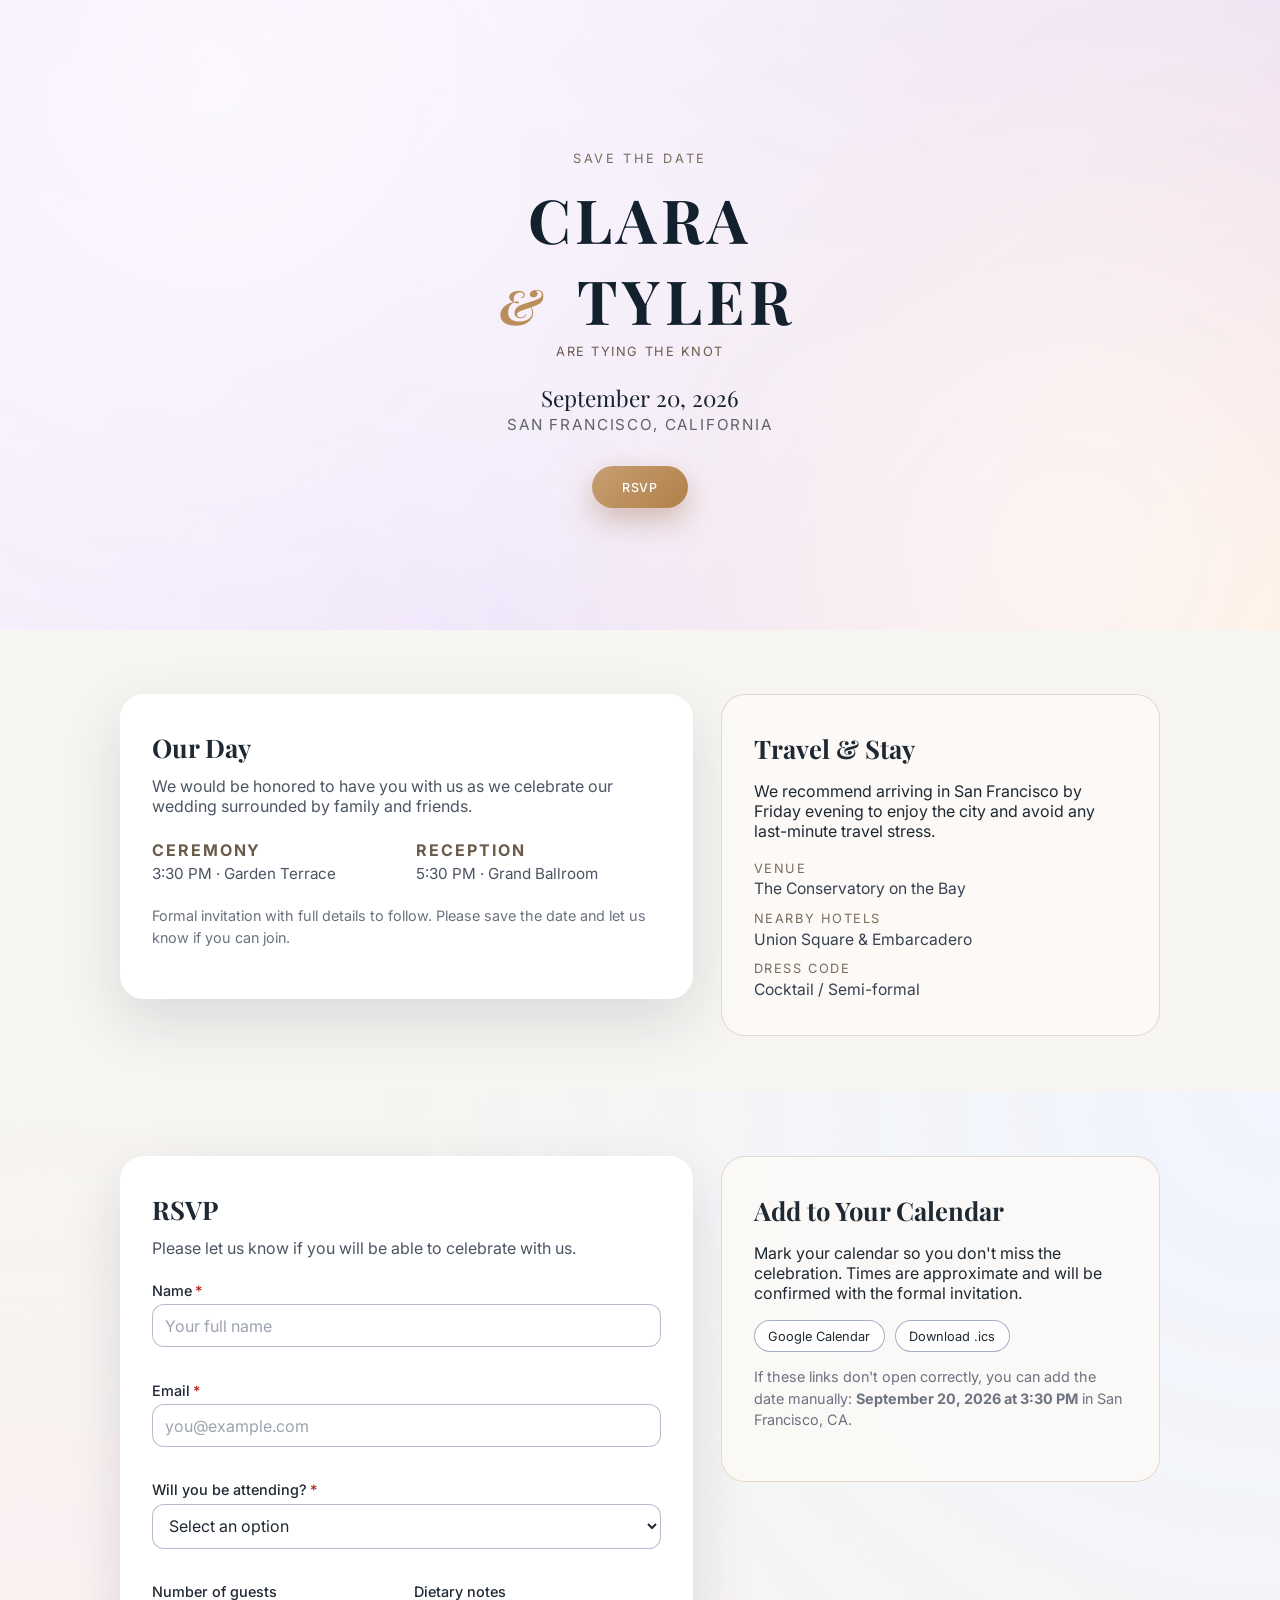
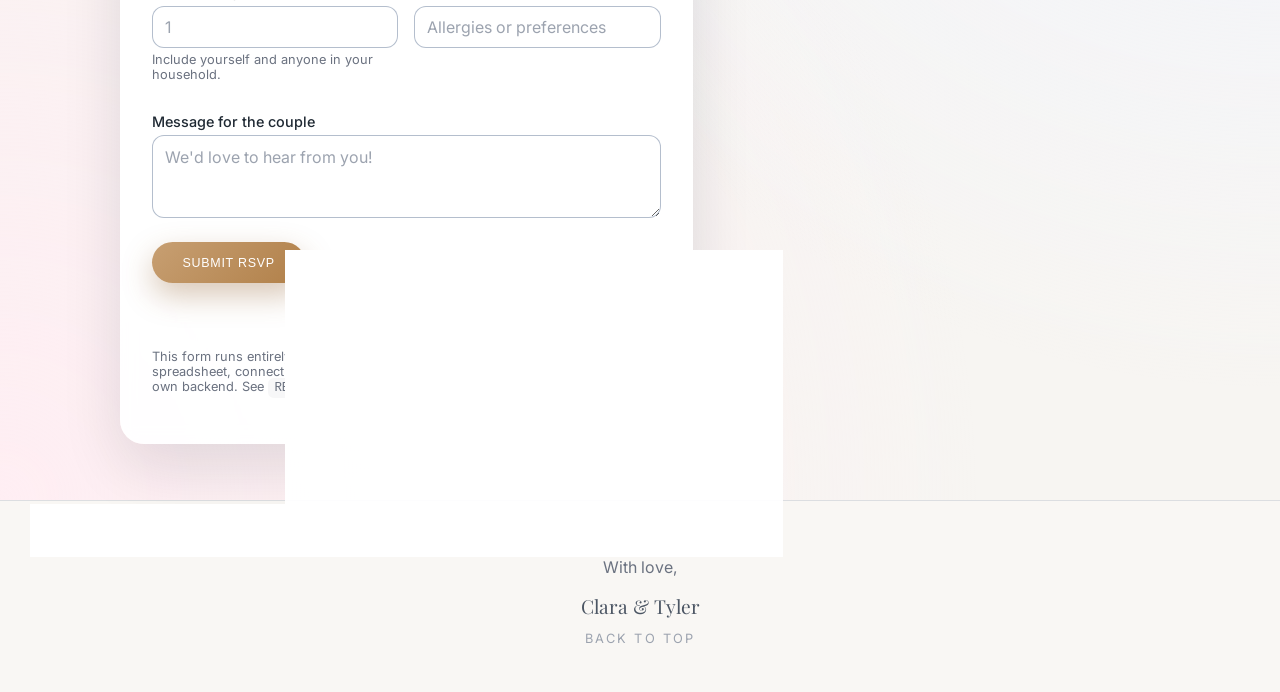
==== index.html @ d5db57ff "Add save-the-date site" ====
<!DOCTYPE html>
<html lang="en">
  <head>
    <meta charset="UTF-8" />
    <meta name="viewport" content="width=device-width, initial-scale=1.0" />
    <title>Save the Date – Clara &amp; Tyler</title>
    <meta
      name="description"
      content="Save the date for the wedding celebration of Clara &amp; Alex."
    />
    <link rel="stylesheet" href="styles.css" />
    <link rel="preconnect" href="https://fonts.googleapis.com" />
    <link rel="preconnect" href="https://fonts.gstatic.com" crossorigin />
    <link
      href="https://fonts.googleapis.com/css2?family=Playfair+Display:wght@500;700&family=Inter:wght@300;400;500;600&display=swap"
      rel="stylesheet"
    />
  </head>
  <body>
    <div class="page">
      <header class="hero" id="top">
        <div class="hero-overlay"></div>
        <div class="hero-inner">
          <p class="hero-kicker">Save the Date</p>
          <h1 class="hero-title">
            Clara<br />
            <span class="ampersand">&amp;</span> Tyler
          </h1>
          <p class="hero-subtitle">are tying the knot</p>

          <div class="hero-details">
            <p class="hero-date">September 20, 2026</p>
            <p class="hero-location">San Francisco, California</p>
          </div>

          <a href="#rsvp" class="primary-button">RSVP</a>
        </div>
      </header>

      <main>
        <section class="section" id="details">
          <div class="section-inner section-grid">
            <div class="card card-soft">
              <h2>Our Day</h2>
              <p class="lead">
                We would be honored to have you with us as we celebrate our
                wedding surrounded by family and friends.
              </p>
              <div class="detail-row">
                <div>
                  <h3>Ceremony</h3>
                  <p>3:30 PM &middot; Garden Terrace</p>
                </div>
                <div>
                  <h3>Reception</h3>
                  <p>5:30 PM &middot; Grand Ballroom</p>
                </div>
              </div>
              <p class="note">
                Formal invitation with full details to follow. Please save the
                date and let us know if you can join.
              </p>
            </div>

            <div class="card card-outline">
              <h2>Travel &amp; Stay</h2>
              <p>
                We recommend arriving in San Francisco by Friday evening to
                enjoy the city and avoid any last-minute travel stress.
              </p>
              <ul class="list">
                <li>
                  <span class="list-label">Venue</span>
                  <span class="list-value">The Conservatory on the Bay</span>
                </li>
                <li>
                  <span class="list-label">Nearby Hotels</span>
                  <span class="list-value">Union Square &amp; Embarcadero</span>
                </li>
                <li>
                  <span class="list-label">Dress Code</span>
                  <span class="list-value">Cocktail / Semi-formal</span>
                </li>
              </ul>
            </div>
          </div>
        </section>

        <section class="section section-accent" id="rsvp">
          <div class="section-inner section-grid section-grid--reverse">
            <div class="card card-soft">
              <h2>RSVP</h2>
              <p class="lead">
                Please let us know if you will be able to celebrate with us.
              </p>
              <form id="rsvp-form" novalidate>
                <div class="form-row">
                  <label for="name">Name<span class="required">*</span></label>
                  <input
                    type="text"
                    id="name"
                    name="name"
                    autocomplete="name"
                    required
                    placeholder="Your full name"
                  />
                  <p class="field-error" data-for="name"></p>
                </div>

                <div class="form-row">
                  <label for="email"
                    >Email<span class="required">*</span></label
                  >
                  <input
                    type="email"
                    id="email"
                    name="email"
                    autocomplete="email"
                    required
                    placeholder="you@example.com"
                  />
                  <p class="field-error" data-for="email"></p>
                </div>

                <div class="form-row">
                  <label for="attending"
                    >Will you be attending?<span class="required">*</span></label
                  >
                  <select id="attending" name="attending" required>
                    <option value="">Select an option</option>
                    <option value="yes">Yes, joyfully accepting</option>
                    <option value="no">Regretfully declining</option>
                  </select>
                  <p class="field-error" data-for="attending"></p>
                </div>

                <div class="form-row form-row--split">
                  <div>
                    <label for="guests">Number of guests</label>
                    <input
                      type="number"
                      id="guests"
                      name="guests"
                      min="1"
                      max="10"
                      placeholder="1"
                    />
                    <p class="field-hint">
                      Include yourself and anyone in your household.
                    </p>
                  </div>
                  <div>
                    <label for="diet">Dietary notes</label>
                    <input
                      type="text"
                      id="diet"
                      name="diet"
                      placeholder="Allergies or preferences"
                    />
                  </div>
                </div>

                <div class="form-row">
                  <label for="message">Message for the couple</label>
                  <textarea
                    id="message"
                    name="message"
                    rows="3"
                    placeholder="We'd love to hear from you!"
                  ></textarea>
                </div>

                <div class="form-footer">
                  <button type="submit" class="primary-button">
                    Submit RSVP
                  </button>
                  <p class="form-status" id="form-status" aria-live="polite"></p>
                </div>

                <p class="form-note">
                  This form runs entirely in your browser. To receive RSVPs by
                  email or a spreadsheet, connect it to a service such as
                  Formspree, Google Forms, or your own backend. See
                  <span class="inline-code">README.md</span> for details.
                </p>
              </form>
            </div>

            <div class="card card-outline">
              <h2>Add to Your Calendar</h2>
              <p>
                Mark your calendar so you don't miss the celebration. Times are
                approximate and will be confirmed with the formal invitation.
              </p>
              <div class="calendar-links">
                <a
                  href="#"
                  class="calendar-chip"
                  id="google-calendar-link"
                  target="_blank"
                  rel="noreferrer"
                >
                  Google Calendar
                </a>
                <a
                  href="#"
                  class="calendar-chip"
                  id="ics-download-link"
                  download="clara-alex-wedding.ics"
                >
                  Download .ics
                </a>
              </div>
              <p class="note">
                If these links don't open correctly, you can add the date
                manually: <strong>September 20, 2026 at 3:30 PM</strong> in San
                Francisco, CA.
              </p>
            </div>
          </div>
        </section>
      </main>

      <footer class="footer">
        <div class="footer-inner">
          <p>With love,</p>
          <p class="footer-names">Clara &amp; Tyler</p>
          <a href="#top" class="footer-link">Back to top</a>
        </div>
      </footer>
    </div>

    <script src="script.js"></script>
  </body>
</html>
---- styles.css ----
*,
*::before,
*::after {
  box-sizing: border-box;
}

html,
body {
  margin: 0;
  padding: 0;
  font-family: "Inter", system-ui, -apple-system, BlinkMacSystemFont, sans-serif;
  color: #1f2933;
  background: #f7f5f2;
}

body {
  -webkit-font-smoothing: antialiased;
}

.page {
  min-height: 100vh;
  display: flex;
  flex-direction: column;
}

img {
  max-width: 100%;
  display: block;
}

a {
  color: inherit;
  text-decoration: none;
}

.hero {
  position: relative;
  min-height: 70vh;
  display: flex;
  align-items: center;
  justify-content: center;
  text-align: center;
  padding: 4rem 1.5rem 3rem;
  color: #13202e;
  overflow: hidden;
  background: radial-gradient(circle at top left, #f6e7ff 0, transparent 55%),
    radial-gradient(circle at bottom right, #ffe9d6 0, transparent 55%),
    linear-gradient(135deg, #fdfcfb 0%, #e2d1f9 100%);
}

.hero-overlay {
  position: absolute;
  inset: -80px;
  background-image: radial-gradient(
      circle at 20% 20%,
      rgba(255, 255, 255, 0.7) 0,
      transparent 55%
    ),
    radial-gradient(
      circle at 80% 80%,
      rgba(255, 255, 255, 0.7) 0,
      transparent 55%
    );
  opacity: 0.9;
  pointer-events: none;
}

.hero-inner {
  position: relative;
  max-width: 720px;
  z-index: 1;
}

.hero-kicker {
  letter-spacing: 0.2em;
  text-transform: uppercase;
  font-size: 0.8rem;
  margin-bottom: 0.75rem;
  color: #7b6b5b;
}

.hero-title {
  font-family: "Playfair Display", "Times New Roman", serif;
  font-size: clamp(2.8rem, 5vw, 3.8rem);
  letter-spacing: 0.07em;
  text-transform: uppercase;
  margin: 0 0 0.25rem;
}

.ampersand {
  display: inline-block;
  font-family: "Playfair Display", serif;
  font-style: italic;
  font-size: 0.8em;
  margin: 0 0.3em;
  color: #b98e5c;
}

.hero-subtitle {
  text-transform: uppercase;
  letter-spacing: 0.12em;
  font-size: 0.8rem;
  margin: 0 0 1.5rem;
  color: #6b5b4b;
}

.hero-details {
  margin-bottom: 2rem;
}

.hero-date {
  font-family: "Playfair Display", serif;
  font-size: 1.4rem;
  margin: 0.15rem 0;
}

.hero-location {
  margin: 0.15rem 0;
  font-size: 0.95rem;
  text-transform: uppercase;
  letter-spacing: 0.12em;
  color: #5f626a;
}

.primary-button {
  display: inline-flex;
  align-items: center;
  justify-content: center;
  padding: 0.85rem 1.9rem;
  border-radius: 999px;
  border: none;
  background: linear-gradient(135deg, #c79f72, #b18049);
  color: #fff;
  font-weight: 500;
  letter-spacing: 0.06em;
  text-transform: uppercase;
  font-size: 0.78rem;
  cursor: pointer;
  box-shadow: 0 12px 30px rgba(142, 93, 44, 0.35);
  transition: transform 0.12s ease, box-shadow 0.12s ease, filter 0.12s ease;
}

.primary-button:hover {
  transform: translateY(-1px);
  box-shadow: 0 14px 32px rgba(142, 93, 44, 0.45);
  filter: brightness(1.02);
}

.primary-button:active {
  transform: translateY(0);
  box-shadow: 0 6px 16px rgba(142, 93, 44, 0.35);
}

.section {
  padding: 4rem 1.5rem 3.5rem;
}

.section-accent {
  background: radial-gradient(circle at top right, #f1f5ff 0, transparent 55%),
    radial-gradient(circle at bottom left, #ffeef3 0, transparent 60%),
    #f7f5f2;
}

.section-inner {
  max-width: 1040px;
  margin: 0 auto;
}

.section-grid {
  display: grid;
  gap: 1.75rem;
}

@media (min-width: 768px) {
  .section-grid {
    grid-template-columns: 3fr 2.3fr;
    align-items: flex-start;
  }

  .section-grid--reverse {
    grid-template-columns: 3fr 2.3fr;
  }

  .section-grid--reverse > :first-child {
    order: 1;
  }

  .section-grid--reverse > :last-child {
    order: 2;
  }
}

.card {
  border-radius: 1.5rem;
  padding: 2rem 1.7rem;
  position: relative;
  overflow: hidden;
}

@media (min-width: 768px) {
  .card {
    padding: 2.25rem 2rem;
  }
}

.card-soft {
  background: rgba(255, 255, 255, 0.94);
  box-shadow: 0 22px 60px rgba(15, 23, 42, 0.12);
  backdrop-filter: blur(8px);
}

.card-outline {
  background: rgba(252, 250, 247, 0.9);
  border: 1px solid rgba(203, 180, 151, 0.45);
}

section h2 {
  font-family: "Playfair Display", serif;
  font-size: 1.6rem;
  margin: 0 0 0.75rem;
}

.lead {
  margin: 0 0 1.5rem;
  color: #4b5563;
}

.detail-row {
  display: grid;
  gap: 1.25rem;
  margin-bottom: 1.4rem;
}

@media (min-width: 640px) {
  .detail-row {
    grid-template-columns: repeat(2, minmax(0, 1fr));
  }
}

.detail-row h3 {
  margin: 0 0 0.25rem;
  font-size: 1rem;
  text-transform: uppercase;
  letter-spacing: 0.12em;
  color: #6b5b4b;
}

.detail-row p {
  margin: 0;
  font-size: 0.95rem;
  color: #4b5563;
}

.note {
  font-size: 0.9rem;
  color: #6b7280;
  line-height: 1.5;
}

.list {
  list-style: none;
  margin: 1.25rem 0 0;
  padding: 0;
  display: grid;
  gap: 0.8rem;
}

.list-label {
  display: block;
  font-size: 0.8rem;
  text-transform: uppercase;
  letter-spacing: 0.12em;
  color: #7b6b5b;
  margin-bottom: 0.15rem;
}

.list-value {
  font-size: 0.98rem;
  color: #374151;
}

.form-row {
  margin-bottom: 1.1rem;
}

.form-row--split {
  display: grid;
  gap: 1rem;
}

@media (min-width: 640px) {
  .form-row--split {
    grid-template-columns: repeat(2, minmax(0, 1fr));
  }
}

label {
  display: block;
  font-size: 0.9rem;
  font-weight: 500;
  margin-bottom: 0.35rem;
}

.required {
  color: #b91c1c;
  margin-left: 0.2rem;
}

input[type="text"],
input[type="email"],
input[type="number"],
select,
textarea {
  width: 100%;
  padding: 0.65rem 0.75rem;
  border-radius: 0.75rem;
  border: 1px solid rgba(148, 163, 184, 0.7);
  font: inherit;
  color: inherit;
  background: rgba(255, 255, 255, 0.9);
  transition: border-color 0.12s ease, box-shadow 0.12s ease,
    background-color 0.12s ease;
}

input:focus,
select:focus,
textarea:focus {
  outline: none;
  border-color: #c79f72;
  box-shadow: 0 0 0 1px rgba(199, 159, 114, 0.5);
  background-color: #fff;
}

input::placeholder,
textarea::placeholder {
  color: #9ca3af;
}

.field-hint {
  margin-top: 0.25rem;
  font-size: 0.8rem;
  color: #6b7280;
}

.field-error {
  margin-top: 0.25rem;
  font-size: 0.8rem;
  color: #b91c1c;
  min-height: 1em;
}

.field-error.hidden {
  display: none;
}

.form-footer {
  display: flex;
  flex-direction: column;
  align-items: flex-start;
  gap: 0.4rem;
  margin-top: 1.25rem;
}

.form-status {
  font-size: 0.85rem;
  min-height: 1.2em;
}

.form-status--success {
  color: #15803d;
}

.form-status--error {
  color: #b91c1c;
}

.form-note {
  margin-top: 1rem;
  font-size: 0.8rem;
  color: #6b7280;
}

.inline-code {
  font-family: ui-monospace, SFMono-Regular, Menlo, Monaco, Consolas,
    "Liberation Mono", "Courier New", monospace;
  font-size: 0.78rem;
  background: rgba(15, 23, 42, 0.03);
  padding: 0.2rem 0.4rem;
  border-radius: 0.35rem;
}

.calendar-links {
  display: flex;
  flex-wrap: wrap;
  gap: 0.6rem;
  margin: 1.1rem 0 0.6rem;
}

.calendar-chip {
  display: inline-flex;
  align-items: center;
  justify-content: center;
  padding: 0.45rem 0.85rem;
  border-radius: 999px;
  border: 1px solid rgba(148, 163, 184, 0.85);
  font-size: 0.8rem;
  background: rgba(255, 255, 255, 0.85);
  backdrop-filter: blur(4px);
  transition: background-color 0.12s ease, transform 0.12s ease,
    box-shadow 0.12s ease;
}

.calendar-chip:hover {
  background-color: #fff;
  transform: translateY(-1px);
  box-shadow: 0 10px 24px rgba(15, 23, 42, 0.14);
}

.footer {
  padding: 2.5rem 1.5rem 2.8rem;
  border-top: 1px solid rgba(209, 213, 219, 0.7);
  background: #f9f7f4;
}

.footer-inner {
  max-width: 1040px;
  margin: 0 auto;
  text-align: center;
  color: #6b7280;
}

.footer-names {
  font-family: "Playfair Display", serif;
  font-size: 1.2rem;
  margin: 0.25rem 0 0.5rem;
  color: #4b5563;
}

.footer-link {
  display: inline-block;
  font-size: 0.8rem;
  text-transform: uppercase;
  letter-spacing: 0.16em;
  color: #9ca3af;
}

.footer-link:hover {
  color: #6b7280;
}

@media (max-width: 480px) {
  .hero {
    padding-top: 3rem;
  }

  .card {
    padding: 1.6rem 1.4rem;
  }

  .section {
    padding-inline: 1.1rem;
  }
}
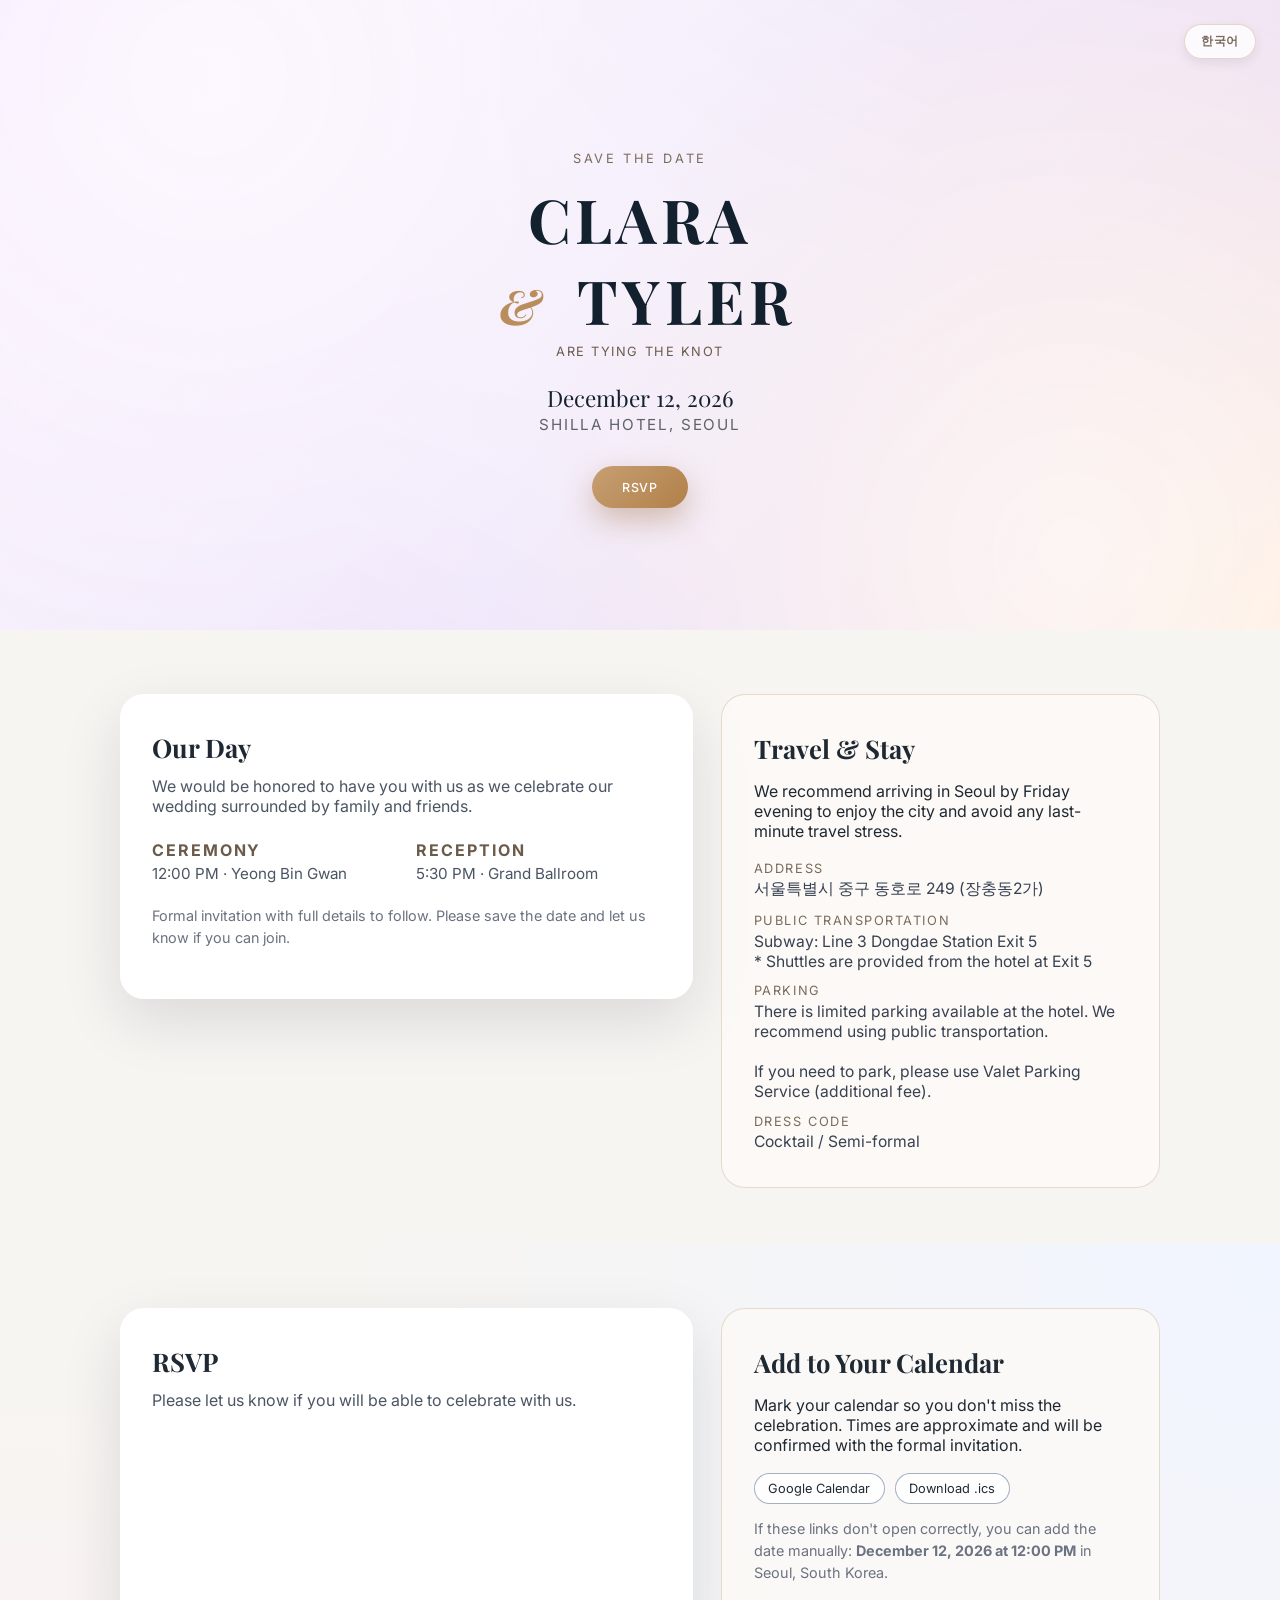
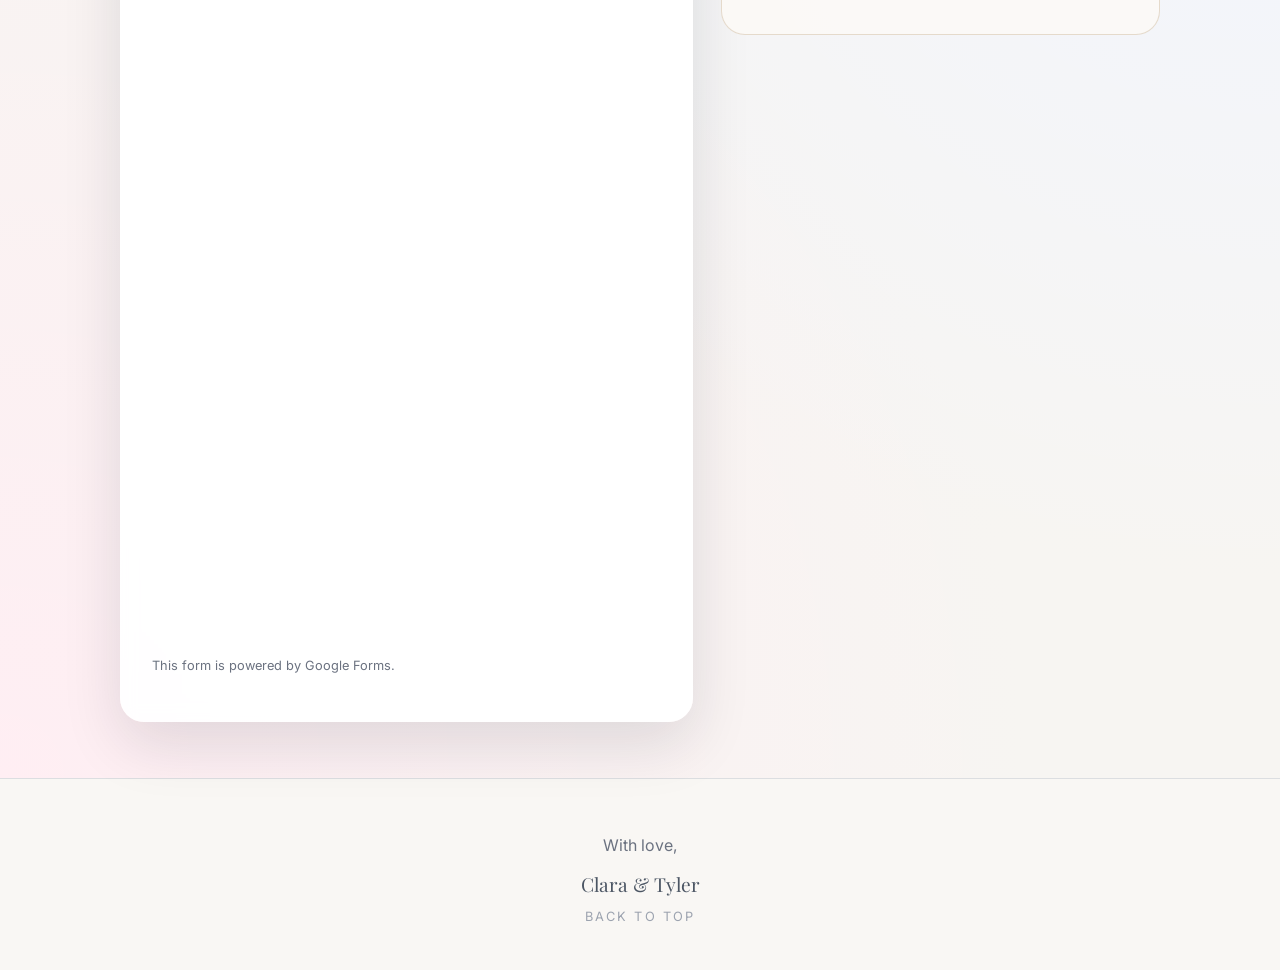
==== commit 27cbb109: "Embed Google Form RSVP" ====
--- a/index.html
+++ b/index.html
@@ -17,23 +17,26 @@
     />
   </head>
   <body>
+    <div class="language-switcher">
+      <button id="lang-toggle" class="lang-btn">한국어</button>
+    </div>
     <div class="page">
       <header class="hero" id="top">
         <div class="hero-overlay"></div>
         <div class="hero-inner">
-          <p class="hero-kicker">Save the Date</p>
+          <p class="hero-kicker" data-t="hero_kicker">Save the Date</p>
           <h1 class="hero-title">
             Clara<br />
             <span class="ampersand">&amp;</span> Tyler
           </h1>
-          <p class="hero-subtitle">are tying the knot</p>
+          <p class="hero-subtitle" data-t="hero_subtitle">are tying the knot</p>
 
           <div class="hero-details">
-            <p class="hero-date">September 20, 2026</p>
-            <p class="hero-location">San Francisco, California</p>
+            <p class="hero-date" data-t="hero_date">December 12, 2026</p>
+            <p class="hero-location" data-t="hero_location">Shilla Hotel, Seoul</p>
           </div>
 
-          <a href="#rsvp" class="primary-button">RSVP</a>
+          <a href="#rsvp" class="primary-button" data-t="rsvp_btn">RSVP</a>
         </div>
       </header>
 
@@ -41,45 +44,55 @@
         <section class="section" id="details">
           <div class="section-inner section-grid">
             <div class="card card-soft">
-              <h2>Our Day</h2>
-              <p class="lead">
+              <h2 data-t="our_day_title">Our Day</h2>
+              <p class="lead" data-t="our_day_lead">
                 We would be honored to have you with us as we celebrate our
                 wedding surrounded by family and friends.
               </p>
               <div class="detail-row">
                 <div>
-                  <h3>Ceremony</h3>
-                  <p>3:30 PM &middot; Garden Terrace</p>
+                  <h3 data-t="ceremony_title">Ceremony</h3>
+                  <p data-t="ceremony_details">12:00 PM &middot; Yeong Bin Gwan</p>
                 </div>
                 <div>
-                  <h3>Reception</h3>
-                  <p>5:30 PM &middot; Grand Ballroom</p>
+                  <h3 data-t="reception_title">Reception</h3>
+                  <p data-t="reception_details">5:30 PM &middot; Grand Ballroom</p>
                 </div>
               </div>
-              <p class="note">
+              <p class="note" data-t="our_day_note">
                 Formal invitation with full details to follow. Please save the
                 date and let us know if you can join.
               </p>
             </div>
 
             <div class="card card-outline">
-              <h2>Travel &amp; Stay</h2>
-              <p>
-                We recommend arriving in San Francisco by Friday evening to
+              <h2 data-t="travel_title">Travel &amp; Stay</h2>
+              <p data-t="travel_lead">
+                We recommend arriving in Seoul by Friday evening to
                 enjoy the city and avoid any last-minute travel stress.
               </p>
               <ul class="list">
                 <li>
-                  <span class="list-label">Venue</span>
-                  <span class="list-value">The Conservatory on the Bay</span>
+                  <span class="list-label" data-t="address_label">Address</span>
+                  <span class="list-value">서울특별시 중구 동호로 249 (장충동2가)</span>
                 </li>
                 <li>
-                  <span class="list-label">Nearby Hotels</span>
-                  <span class="list-value">Union Square &amp; Embarcadero</span>
+                  <span class="list-label" data-t="transport_label">Public Transportation</span>
+                  <span class="list-value" data-t="transport_value">
+                    Subway: Line 3 Dongdae Station Exit 5<br />
+                    * Shuttles are provided from the hotel at Exit 5
+                  </span>
                 </li>
                 <li>
-                  <span class="list-label">Dress Code</span>
-                  <span class="list-value">Cocktail / Semi-formal</span>
+                  <span class="list-label" data-t="parking_label">Parking</span>
+                  <span class="list-value" data-t="parking_value">
+                    There is limited parking available at the hotel. We recommend using public transportation.<br /><br />
+                    If you need to park, please use Valet Parking Service (additional fee).
+                  </span>
+                </li>
+                <li>
+                  <span class="list-label" data-t="dress_code_label">Dress Code</span>
+                  <span class="list-value" data-t="dress_code_value">Cocktail / Semi-formal</span>
                 </li>
               </ul>
             </div>
@@ -89,106 +102,32 @@
         <section class="section section-accent" id="rsvp">
           <div class="section-inner section-grid section-grid--reverse">
             <div class="card card-soft">
-              <h2>RSVP</h2>
-              <p class="lead">
+              <h2 data-t="rsvp_title">RSVP</h2>
+              <p class="lead" data-t="rsvp_lead">
                 Please let us know if you will be able to celebrate with us.
               </p>
-              <form id="rsvp-form" novalidate>
-                <div class="form-row">
-                  <label for="name">Name<span class="required">*</span></label>
-                  <input
-                    type="text"
-                    id="name"
-                    name="name"
-                    autocomplete="name"
-                    required
-                    placeholder="Your full name"
-                  />
-                  <p class="field-error" data-for="name"></p>
-                </div>
+              
+              <div class="form-embed-container">
+                <iframe 
+                  src="https://docs.google.com/forms/d/e/1FAIpQLSdwC4q8S_3u6lR6x3B_YOUR_FORM_ID/viewform?embedded=true" 
+                  width="100%" 
+                  height="800" 
+                  frameborder="0" 
+                  marginheight="0" 
+                  marginwidth="0"
+                  class="google-form-iframe">
+                  Loading…
+                </iframe>
+              </div>
 
-                <div class="form-row">
-                  <label for="email"
-                    >Email<span class="required">*</span></label
-                  >
-                  <input
-                    type="email"
-                    id="email"
-                    name="email"
-                    autocomplete="email"
-                    required
-                    placeholder="you@example.com"
-                  />
-                  <p class="field-error" data-for="email"></p>
-                </div>
-
-                <div class="form-row">
-                  <label for="attending"
-                    >Will you be attending?<span class="required">*</span></label
-                  >
-                  <select id="attending" name="attending" required>
-                    <option value="">Select an option</option>
-                    <option value="yes">Yes, joyfully accepting</option>
-                    <option value="no">Regretfully declining</option>
-                  </select>
-                  <p class="field-error" data-for="attending"></p>
-                </div>
-
-                <div class="form-row form-row--split">
-                  <div>
-                    <label for="guests">Number of guests</label>
-                    <input
-                      type="number"
-                      id="guests"
-                      name="guests"
-                      min="1"
-                      max="10"
-                      placeholder="1"
-                    />
-                    <p class="field-hint">
-                      Include yourself and anyone in your household.
-                    </p>
-                  </div>
-                  <div>
-                    <label for="diet">Dietary notes</label>
-                    <input
-                      type="text"
-                      id="diet"
-                      name="diet"
-                      placeholder="Allergies or preferences"
-                    />
-                  </div>
-                </div>
-
-                <div class="form-row">
-                  <label for="message">Message for the couple</label>
-                  <textarea
-                    id="message"
-                    name="message"
-                    rows="3"
-                    placeholder="We'd love to hear from you!"
-                  ></textarea>
-                </div>
-
-                <div class="form-footer">
-                  <button type="submit" class="primary-button">
-                    Submit RSVP
-                  </button>
-                  <p class="form-status" id="form-status" aria-live="polite"></p>
-                </div>
-
-                <p class="form-note">
-                  This form runs entirely in your browser. To receive RSVPs by
-                  email or a spreadsheet, connect it to a service such as
-                  Formspree, Google Forms, or your own backend. See
-                  <span class="inline-code">README.md</span> for details.
-                </p>
-              </form>
+              <p class="form-note" data-t="form_note">
+                This form is powered by Google Forms.
+              </p>
             </div>
 
             <div class="card card-outline">
-              <h2>Add to Your Calendar</h2>
-              <p>
+              <h2 data-t="calendar_title">Add to Your Calendar</h2>
+              <p data-t="calendar_lead">
                 Mark your calendar so you don't miss the celebration. Times are
                 approximate and will be confirmed with the formal invitation.
               </p>
@@ -199,6 +138,7 @@
                   id="google-calendar-link"
                   target="_blank"
                   rel="noreferrer"
+                  data-t="google_cal"
                 >
                   Google Calendar
                 </a>
@@ -206,15 +146,15 @@
                   href="#"
                   class="calendar-chip"
                   id="ics-download-link"
-                  download="clara-alex-wedding.ics"
+                  download="clara-tyler-wedding.ics"
+                  data-t="ics_download"
                 >
                   Download .ics
                 </a>
               </div>
-              <p class="note">
+              <p class="note" id="calendar-manual-note">
                 If these links don't open correctly, you can add the date
-                manually: <strong>September 20, 2026 at 3:30 PM</strong> in San
-                Francisco, CA.
+                manually: <strong data-t="manual_date">December 12, 2026 at 12:00 PM</strong> in <span data-t="manual_location">Seoul, South Korea</span>.
               </p>
             </div>
           </div>
@@ -223,9 +163,9 @@
 
       <footer class="footer">
         <div class="footer-inner">
-          <p>With love,</p>
+          <p data-t="footer_love">With love,</p>
           <p class="footer-names">Clara &amp; Tyler</p>
-          <a href="#top" class="footer-link">Back to top</a>
+          <a href="#top" class="footer-link" data-t="back_to_top">Back to top</a>
         </div>
       </footer>
     </div>
--- a/styles.css
+++ b/styles.css
@@ -15,6 +15,47 @@
 
 body {
   -webkit-font-smoothing: antialiased;
+}
+
+.language-switcher {
+  position: fixed;
+  top: 1.5rem;
+  right: 1.5rem;
+  z-index: 1000;
+}
+
+.lang-btn {
+  background: rgba(255, 255, 255, 0.8);
+  backdrop-filter: blur(8px);
+  border: 1px solid rgba(203, 180, 151, 0.5);
+  padding: 0.5rem 1rem;
+  border-radius: 999px;
+  font-size: 0.75rem;
+  font-weight: 600;
+  text-transform: uppercase;
+  letter-spacing: 0.05em;
+  color: #7b6b5b;
+  cursor: pointer;
+  box-shadow: 0 4px 12px rgba(15, 23, 42, 0.08);
+  transition: all 0.2s ease;
+}
+
+.lang-btn:hover {
+  background: #fff;
+  transform: translateY(-1px);
+  box-shadow: 0 6px 16px rgba(15, 23, 42, 0.12);
+  border-color: rgba(199, 159, 114, 0.8);
+}
+
+.lang-btn:active {
+  transform: translateY(0);
+}
+
+@media (max-width: 480px) {
+  .language-switcher {
+    top: 1rem;
+    right: 1rem;
+  }
 }
 
 .page {
@@ -374,8 +415,23 @@
   color: #b91c1c;
 }
 
+.form-embed-container {
+  position: relative;
+  width: 100%;
+  border-radius: 1rem;
+  overflow: hidden;
+  margin-top: 1rem;
+  background: #fff;
+}
+
+.google-form-iframe {
+  display: block;
+  border: none;
+  min-height: 800px;
+}
+
 .form-note {
-  margin-top: 1rem;
+  margin-top: 1.5rem;
   font-size: 0.8rem;
   color: #6b7280;
 }
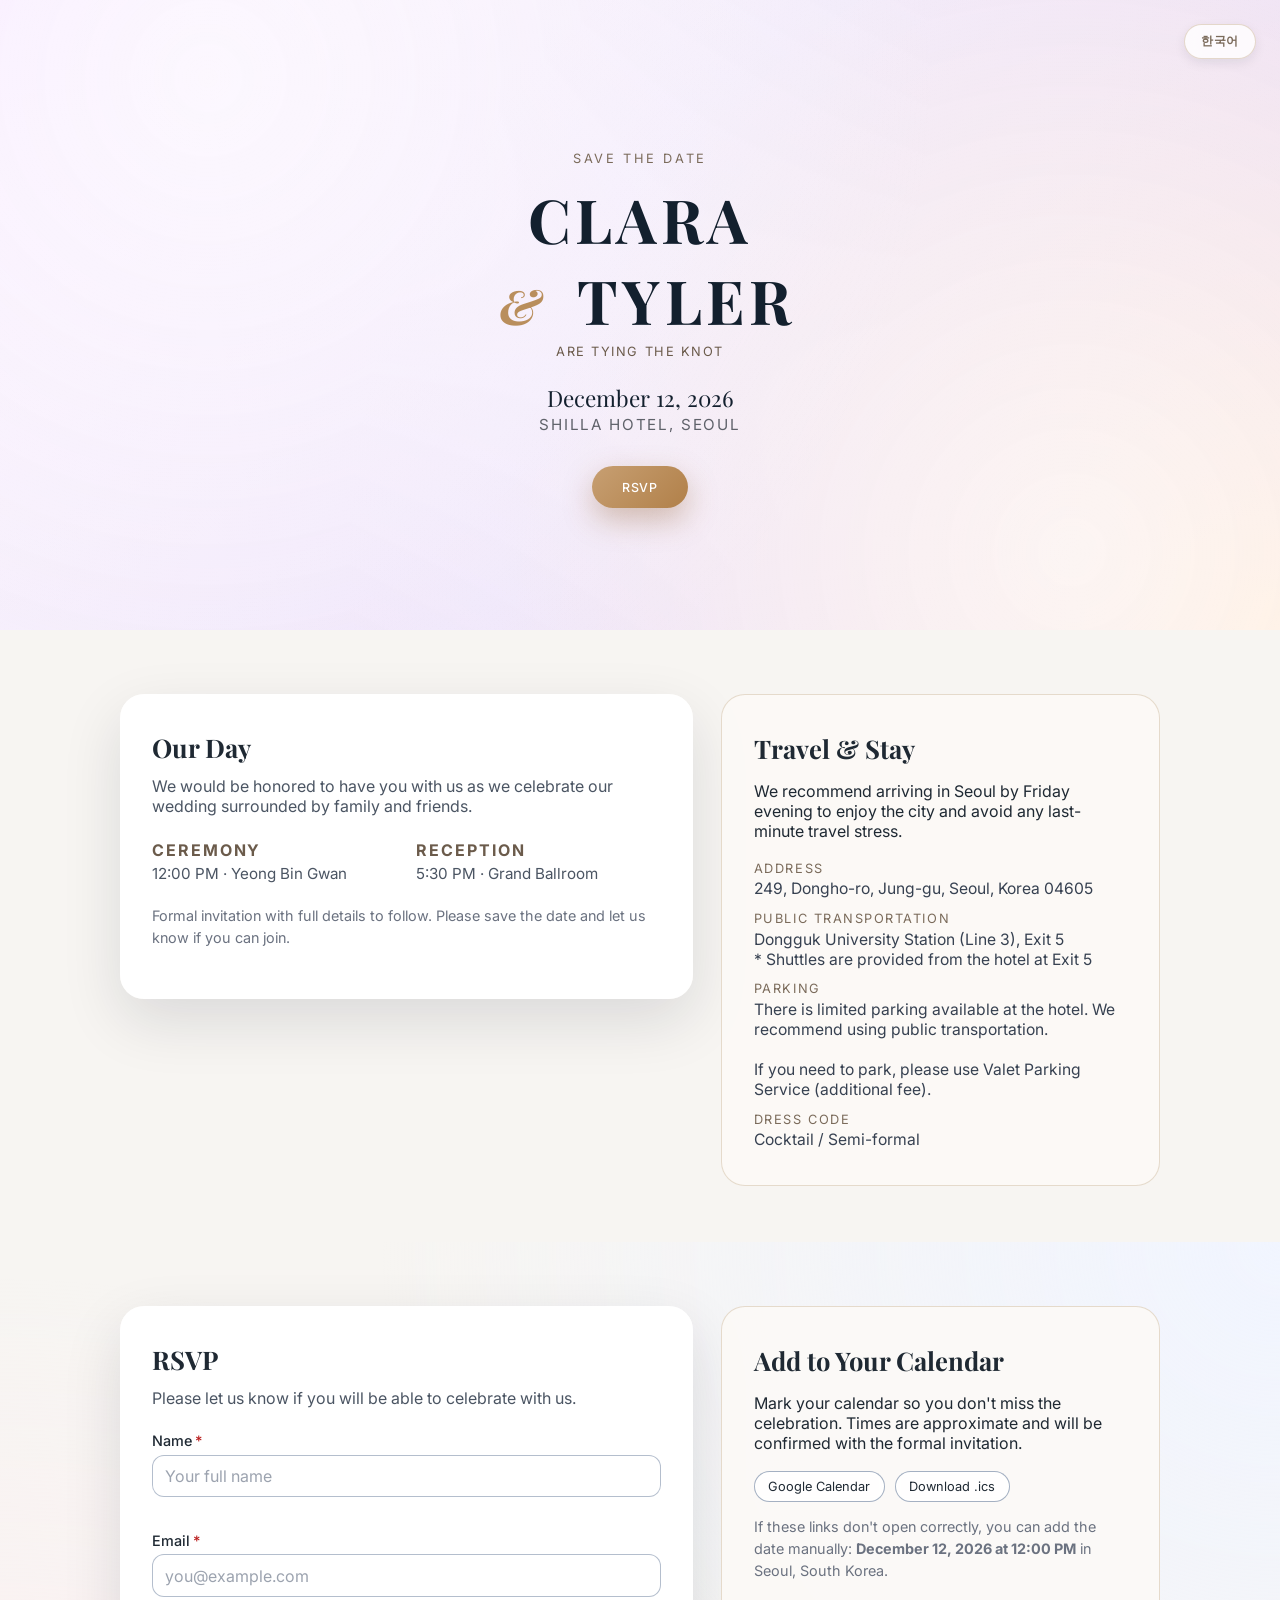
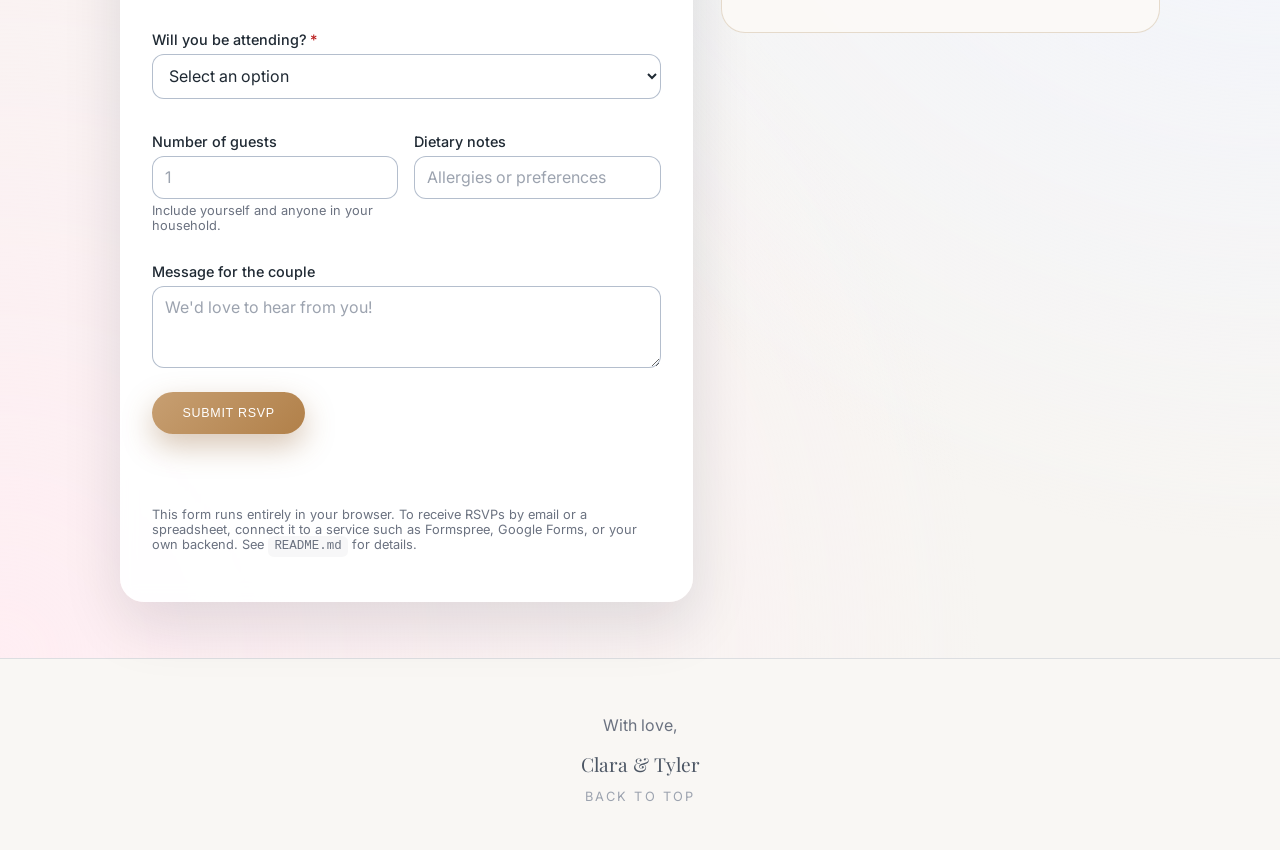
==== commit bfd3058f: "Revert to original custom RSVP form with translations" ====
--- a/index.html
+++ b/index.html
@@ -74,12 +74,12 @@
               <ul class="list">
                 <li>
                   <span class="list-label" data-t="address_label">Address</span>
-                  <span class="list-value">서울특별시 중구 동호로 249 (장충동2가)</span>
+                  <span class="list-value" data-t="address_value">249, Dongho-ro, Jung-gu, Seoul, Korea 04605</span>
                 </li>
                 <li>
                   <span class="list-label" data-t="transport_label">Public Transportation</span>
                   <span class="list-value" data-t="transport_value">
-                    Subway: Line 3 Dongdae Station Exit 5<br />
+                    Dongguk University Station (Line 3), Exit 5<br />
                     * Shuttles are provided from the hotel at Exit 5
                   </span>
                 </li>
@@ -106,23 +106,97 @@
               <p class="lead" data-t="rsvp_lead">
                 Please let us know if you will be able to celebrate with us.
               </p>
-              
-              <div class="form-embed-container">
-                <iframe 
-                  src="https://docs.google.com/forms/d/e/1FAIpQLSdwC4q8S_3u6lR6x3B_YOUR_FORM_ID/viewform?embedded=true" 
-                  width="100%" 
-                  height="800" 
-                  frameborder="0" 
-                  marginheight="0" 
-                  marginwidth="0"
-                  class="google-form-iframe">
-                  Loading…
-                </iframe>
-              </div>
-
-              <p class="form-note" data-t="form_note">
-                This form is powered by Google Forms.
-              </p>
+              <form id="rsvp-form" novalidate>
+                <div class="form-row">
+                  <label for="name"><span data-t="label_name">Name</span><span class="required">*</span></label>
+                  <input
+                    type="text"
+                    id="name"
+                    name="name"
+                    autocomplete="name"
+                    required
+                    placeholder="Your full name"
+                    data-t-placeholder="placeholder_name"
+                  />
+                  <p class="field-error" data-for="name"></p>
+                </div>
+
+                <div class="form-row">
+                  <label for="email"><span data-t="label_email">Email</span><span class="required">*</span></label>
+                  <input
+                    type="email"
+                    id="email"
+                    name="email"
+                    autocomplete="email"
+                    required
+                    placeholder="you@example.com"
+                    data-t-placeholder="placeholder_email"
+                  />
+                  <p class="field-error" data-for="email"></p>
+                </div>
+
+                <div class="form-row">
+                  <label for="attending"><span data-t="label_attending">Will you be attending?</span><span class="required">*</span></label>
+                  <select id="attending" name="attending" required>
+                    <option value="" data-t="opt_select">Select an option</option>
+                    <option value="yes" data-t="opt_yes">Yes, joyfully accepting</option>
+                    <option value="no" data-t="opt_no">Regretfully declining</option>
+                  </select>
+                  <p class="field-error" data-for="attending"></p>
+                </div>
+
+                <div class="form-row form-row--split">
+                  <div>
+                    <label for="guests" data-t="label_guests">Number of guests</label>
+                    <input
+                      type="number"
+                      id="guests"
+                      name="guests"
+                      min="1"
+                      max="10"
+                      placeholder="1"
+                    />
+                    <p class="field-hint" data-t="guests_hint">
+                      Include yourself and anyone in your household.
+                    </p>
+                  </div>
+                  <div>
+                    <label for="diet" data-t="label_diet">Dietary notes</label>
+                    <input
+                      type="text"
+                      id="diet"
+                      name="diet"
+                      placeholder="Allergies or preferences"
+                      data-t-placeholder="placeholder_diet"
+                    />
+                  </div>
+                </div>
+
+                <div class="form-row">
+                  <label for="message" data-t="label_message">Message for the couple</label>
+                  <textarea
+                    id="message"
+                    name="message"
+                    rows="3"
+                    placeholder="We'd love to hear from you!"
+                    data-t-placeholder="placeholder_message"
+                  ></textarea>
+                </div>
+
+                <div class="form-footer">
+                  <button type="submit" class="primary-button" data-t="submit_rsvp">
+                    Submit RSVP
+                  </button>
+                  <p class="form-status" id="form-status" aria-live="polite"></p>
+                </div>
+
+                <p class="form-note" data-t="form_note">
+                  This form runs entirely in your browser. To receive RSVPs by
+                  email or a spreadsheet, connect it to a service such as
+                  Formspree, Google Forms, or your own backend. See
+                  <span class="inline-code">README.md</span> for details.
+                </p>
+              </form>
             </div>
 
             <div class="card card-outline">
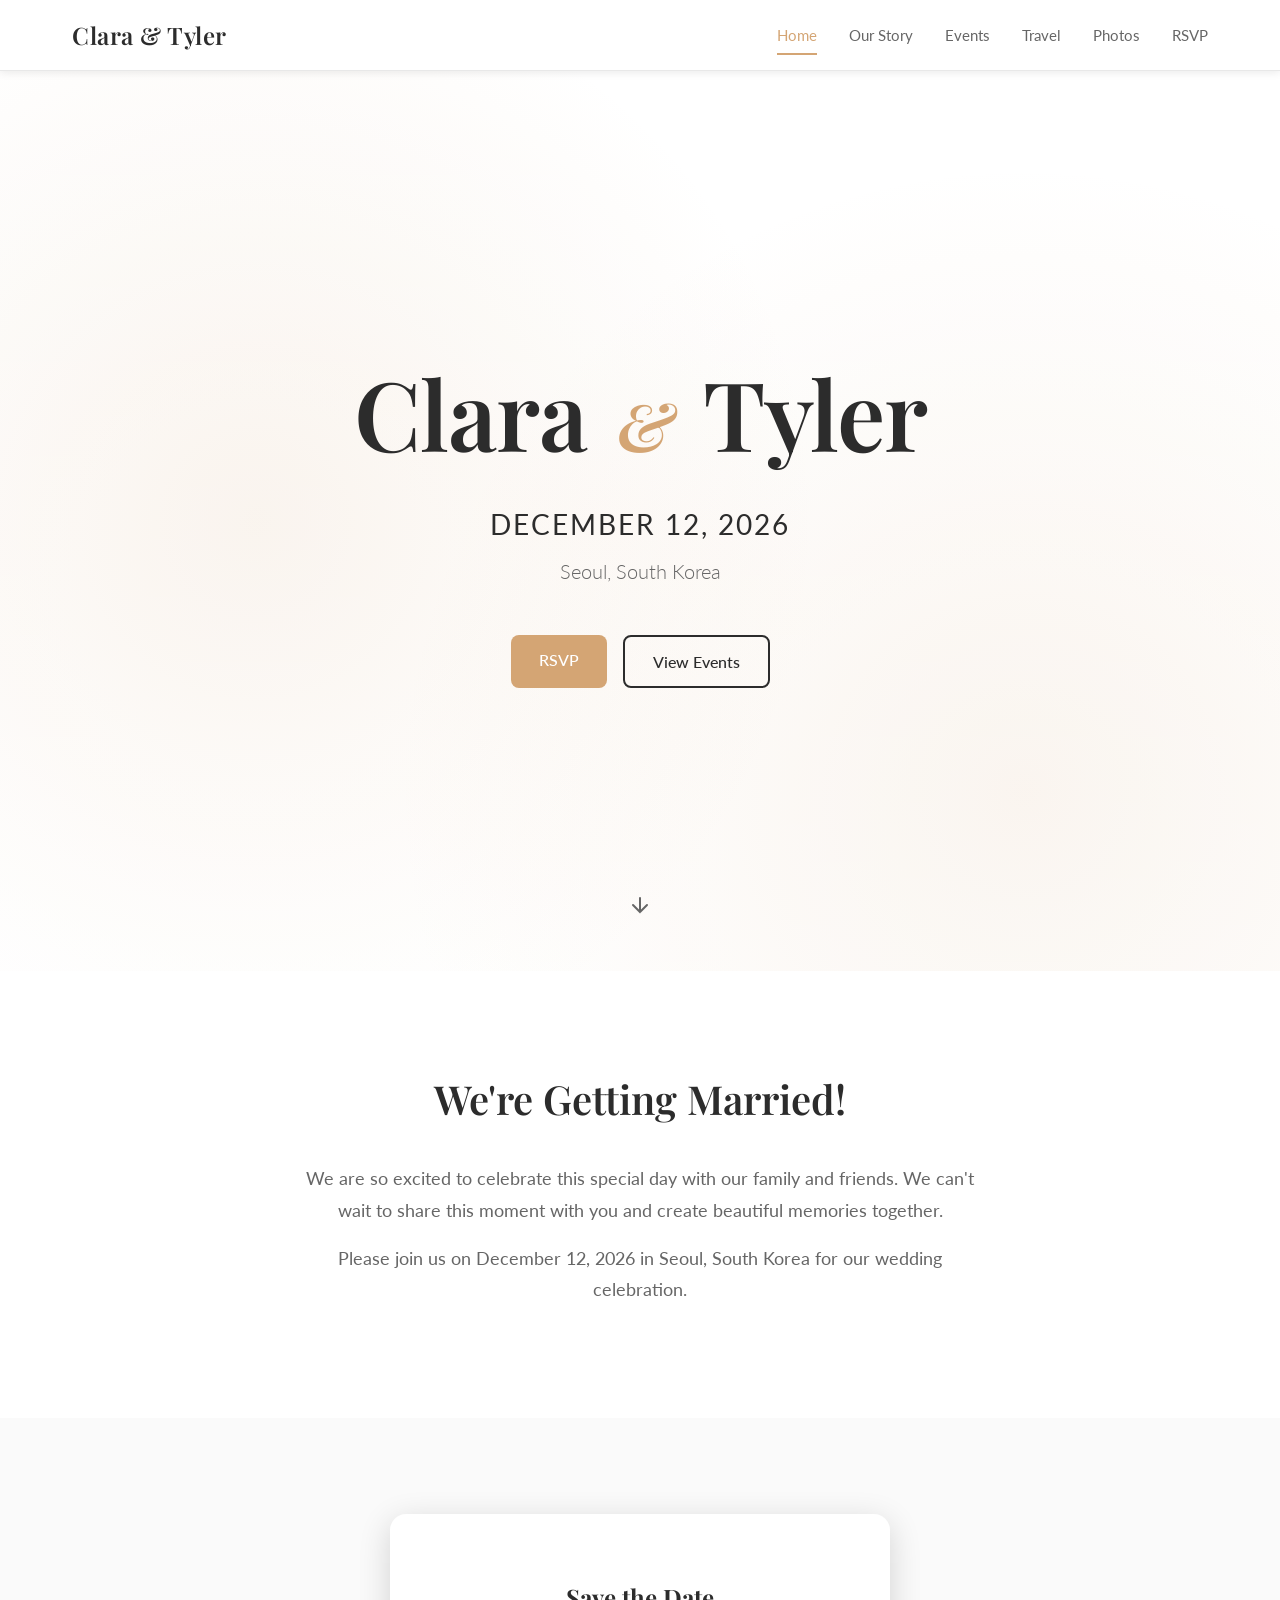
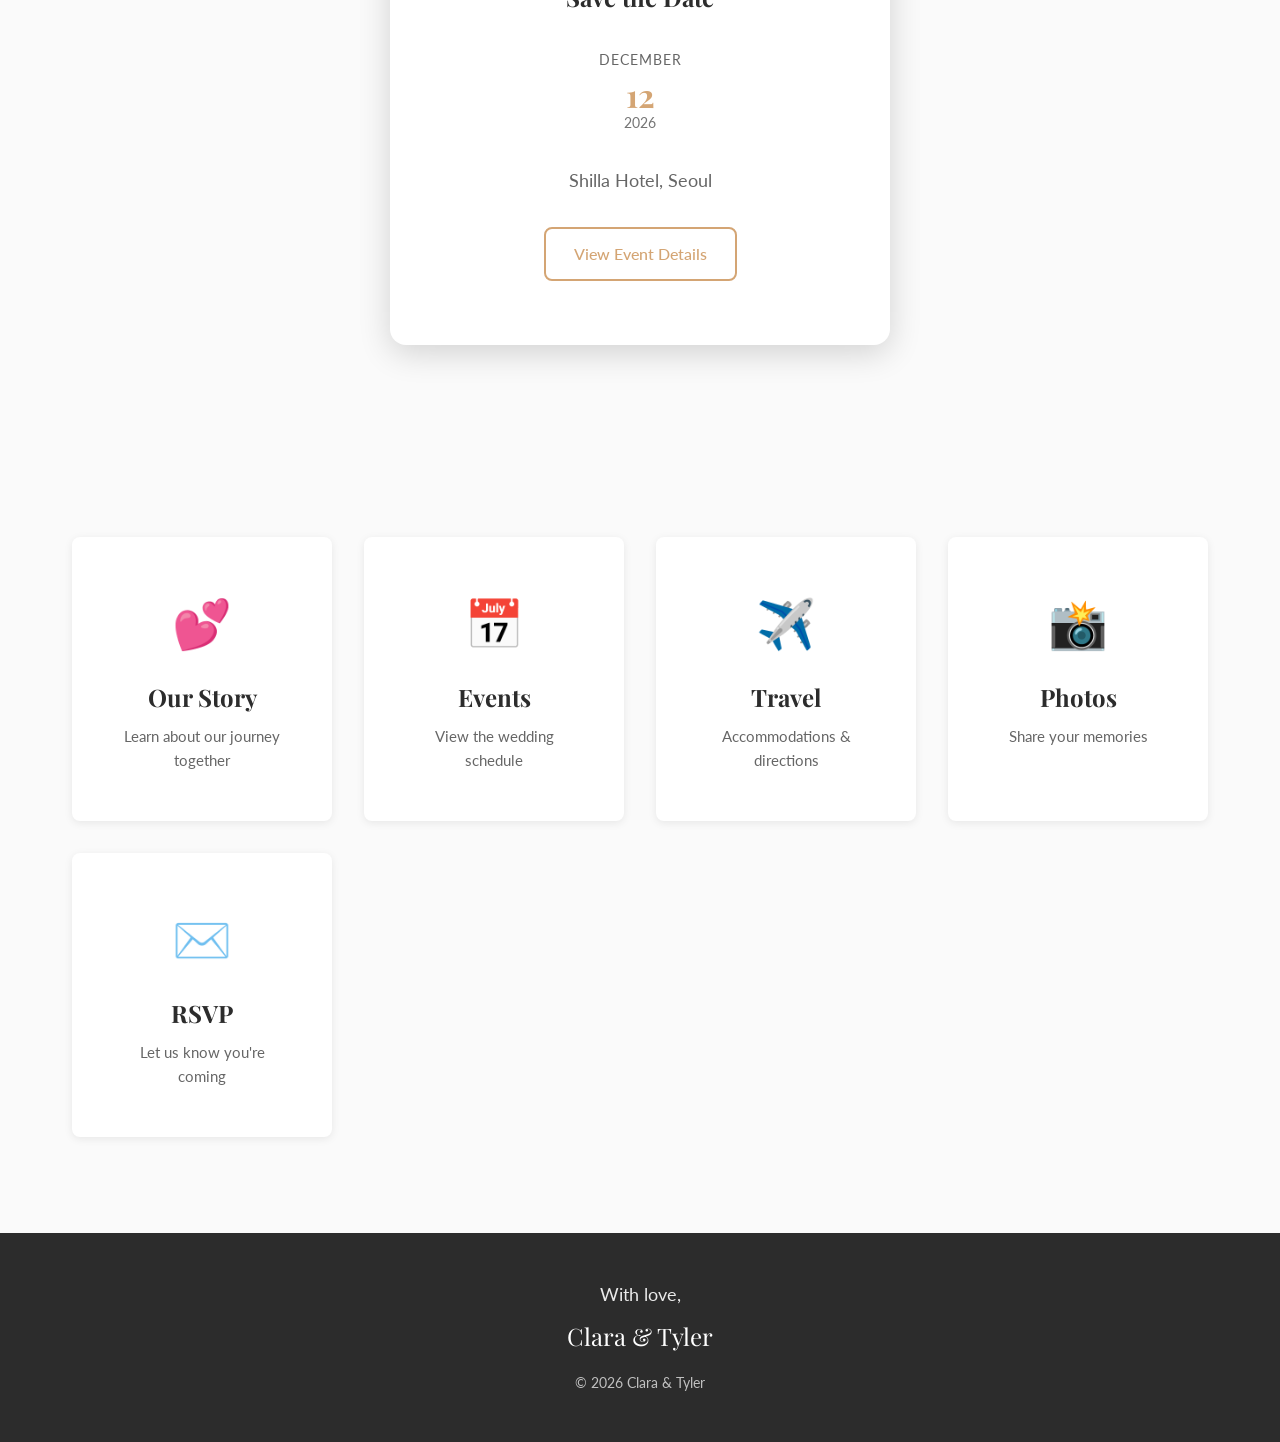
==== commit 3ef83528: "Update wedding website: multi-page structure, remove registry, add Klaviyo RSVP form" ====
--- a/index.html
+++ b/index.html
@@ -1,251 +1,135 @@
 <!DOCTYPE html>
 <html lang="en">
-  <head>
-    <meta charset="UTF-8" />
-    <meta name="viewport" content="width=device-width, initial-scale=1.0" />
-    <title>Save the Date – Clara &amp; Tyler</title>
-    <meta
-      name="description"
-      content="Save the date for the wedding celebration of Clara &amp; Alex."
-    />
-    <link rel="stylesheet" href="styles.css" />
-    <link rel="preconnect" href="https://fonts.googleapis.com" />
-    <link rel="preconnect" href="https://fonts.gstatic.com" crossorigin />
-    <link
-      href="https://fonts.googleapis.com/css2?family=Playfair+Display:wght@500;700&family=Inter:wght@300;400;500;600&display=swap"
-      rel="stylesheet"
-    />
-  </head>
-  <body>
-    <div class="language-switcher">
-      <button id="lang-toggle" class="lang-btn">한국어</button>
-    </div>
-    <div class="page">
-      <header class="hero" id="top">
-        <div class="hero-overlay"></div>
-        <div class="hero-inner">
-          <p class="hero-kicker" data-t="hero_kicker">Save the Date</p>
-          <h1 class="hero-title">
-            Clara<br />
-            <span class="ampersand">&amp;</span> Tyler
-          </h1>
-          <p class="hero-subtitle" data-t="hero_subtitle">are tying the knot</p>
+<head>
+    <meta charset="UTF-8">
+    <meta name="viewport" content="width=device-width, initial-scale=1.0">
+    <title>Clara & Tyler – Wedding Website</title>
+    <meta name="description" content="Join us for our wedding celebration on December 12, 2026 in Seoul, South Korea">
+    <link rel="preconnect" href="https://fonts.googleapis.com">
+    <link rel="preconnect" href="https://fonts.gstatic.com" crossorigin>
+    <link href="https://fonts.googleapis.com/css2?family=Playfair+Display:wght@400;500;600;700&family=Lato:wght@300;400;500;700&display=swap" rel="stylesheet">
+    <link rel="stylesheet" href="styles.css">
+</head>
+<body>
+    <nav class="navbar">
+        <div class="nav-container">
+            <a href="index.html" class="nav-logo">Clara & Tyler</a>
+            <div class="nav-links">
+                <a href="index.html" class="active">Home</a>
+                <a href="our-story.html">Our Story</a>
+                <a href="events.html">Events</a>
+                <a href="travel.html">Travel</a>
+                <a href="photos.html">Photos</a>
+                <a href="rsvp.html">RSVP</a>
+            </div>
+            <button class="mobile-menu-toggle" aria-label="Toggle menu">
+                <span></span>
+                <span></span>
+                <span></span>
+            </button>
+        </div>
+    </nav>
 
-          <div class="hero-details">
-            <p class="hero-date" data-t="hero_date">December 12, 2026</p>
-            <p class="hero-location" data-t="hero_location">Shilla Hotel, Seoul</p>
-          </div>
-
-          <a href="#rsvp" class="primary-button" data-t="rsvp_btn">RSVP</a>
-        </div>
-      </header>
-
-      <main>
-        <section class="section" id="details">
-          <div class="section-inner section-grid">
-            <div class="card card-soft">
-              <h2 data-t="our_day_title">Our Day</h2>
-              <p class="lead" data-t="our_day_lead">
-                We would be honored to have you with us as we celebrate our
-                wedding surrounded by family and friends.
-              </p>
-              <div class="detail-row">
-                <div>
-                  <h3 data-t="ceremony_title">Ceremony</h3>
-                  <p data-t="ceremony_details">12:00 PM &middot; Yeong Bin Gwan</p>
+    <main>
+        <!-- Hero Section -->
+        <section class="hero-section">
+            <div class="hero-overlay"></div>
+            <div class="hero-content">
+                <h1 class="hero-names">
+                    <span class="name">Clara</span>
+                    <span class="ampersand">&</span>
+                    <span class="name">Tyler</span>
+                </h1>
+                <p class="hero-date">December 12, 2026</p>
+                <p class="hero-location">Seoul, South Korea</p>
+                <div class="hero-cta">
+                    <a href="rsvp.html" class="btn btn-primary">RSVP</a>
+                    <a href="events.html" class="btn btn-secondary">View Events</a>
                 </div>
-                <div>
-                  <h3 data-t="reception_title">Reception</h3>
-                  <p data-t="reception_details">5:30 PM &middot; Grand Ballroom</p>
-                </div>
-              </div>
-              <p class="note" data-t="our_day_note">
-                Formal invitation with full details to follow. Please save the
-                date and let us know if you can join.
-              </p>
             </div>
-
-            <div class="card card-outline">
-              <h2 data-t="travel_title">Travel &amp; Stay</h2>
-              <p data-t="travel_lead">
-                We recommend arriving in Seoul by Friday evening to
-                enjoy the city and avoid any last-minute travel stress.
-              </p>
-              <ul class="list">
-                <li>
-                  <span class="list-label" data-t="address_label">Address</span>
-                  <span class="list-value" data-t="address_value">249, Dongho-ro, Jung-gu, Seoul, Korea 04605</span>
-                </li>
-                <li>
-                  <span class="list-label" data-t="transport_label">Public Transportation</span>
-                  <span class="list-value" data-t="transport_value">
-                    Dongguk University Station (Line 3), Exit 5<br />
-                    * Shuttles are provided from the hotel at Exit 5
-                  </span>
-                </li>
-                <li>
-                  <span class="list-label" data-t="parking_label">Parking</span>
-                  <span class="list-value" data-t="parking_value">
-                    There is limited parking available at the hotel. We recommend using public transportation.<br /><br />
-                    If you need to park, please use Valet Parking Service (additional fee).
-                  </span>
-                </li>
-                <li>
-                  <span class="list-label" data-t="dress_code_label">Dress Code</span>
-                  <span class="list-value" data-t="dress_code_value">Cocktail / Semi-formal</span>
-                </li>
-              </ul>
+            <div class="scroll-indicator">
+                <svg viewBox="0 0 24 24" fill="none" stroke="currentColor">
+                    <path d="M12 5v14M5 12l7 7 7-7" stroke-width="2" stroke-linecap="round"/>
+                </svg>
             </div>
-          </div>
         </section>
 
-        <section class="section section-accent" id="rsvp">
-          <div class="section-inner section-grid section-grid--reverse">
-            <div class="card card-soft">
-              <h2 data-t="rsvp_title">RSVP</h2>
-              <p class="lead" data-t="rsvp_lead">
-                Please let us know if you will be able to celebrate with us.
-              </p>
-              <form id="rsvp-form" novalidate>
-                <div class="form-row">
-                  <label for="name"><span data-t="label_name">Name</span><span class="required">*</span></label>
-                  <input
-                    type="text"
-                    id="name"
-                    name="name"
-                    autocomplete="name"
-                    required
-                    placeholder="Your full name"
-                    data-t-placeholder="placeholder_name"
-                  />
-                  <p class="field-error" data-for="name"></p>
+        <!-- Welcome Section -->
+        <section class="welcome-section">
+            <div class="container">
+                <div class="welcome-content">
+                    <h2 class="section-title">We're Getting Married!</h2>
+                    <p class="welcome-text">
+                        We are so excited to celebrate this special day with our family and friends. 
+                        We can't wait to share this moment with you and create beautiful memories together.
+                    </p>
+                    <p class="welcome-text">
+                        Please join us on December 12, 2026 in Seoul, South Korea for our wedding celebration.
+                    </p>
                 </div>
+            </div>
+        </section>
 
-                <div class="form-row">
-                  <label for="email"><span data-t="label_email">Email</span><span class="required">*</span></label>
-                  <input
-                    type="email"
-                    id="email"
-                    name="email"
-                    autocomplete="email"
-                    required
-                    placeholder="you@example.com"
-                    data-t-placeholder="placeholder_email"
-                  />
-                  <p class="field-error" data-for="email"></p>
+        <!-- Save the Date Section -->
+        <section class="save-date-section">
+            <div class="container">
+                <div class="save-date-card">
+                    <div class="save-date-content">
+                        <h2>Save the Date</h2>
+                        <div class="date-display">
+                            <div class="date-month">December</div>
+                            <div class="date-day">12</div>
+                            <div class="date-year">2026</div>
+                        </div>
+                        <p class="save-date-location">Shilla Hotel, Seoul</p>
+                        <a href="events.html" class="btn btn-outline">View Event Details</a>
+                    </div>
                 </div>
+            </div>
+        </section>
 
-                <div class="form-row">
-                  <label for="attending"><span data-t="label_attending">Will you be attending?</span><span class="required">*</span></label>
-                  <select id="attending" name="attending" required>
-                    <option value="" data-t="opt_select">Select an option</option>
-                    <option value="yes" data-t="opt_yes">Yes, joyfully accepting</option>
-                    <option value="no" data-t="opt_no">Regretfully declining</option>
-                  </select>
-                  <p class="field-error" data-for="attending"></p>
+        <!-- Quick Links Section -->
+        <section class="quick-links-section">
+            <div class="container">
+                <div class="quick-links-grid">
+                    <a href="our-story.html" class="quick-link-card">
+                        <div class="quick-link-icon">💕</div>
+                        <h3>Our Story</h3>
+                        <p>Learn about our journey together</p>
+                    </a>
+                    <a href="events.html" class="quick-link-card">
+                        <div class="quick-link-icon">📅</div>
+                        <h3>Events</h3>
+                        <p>View the wedding schedule</p>
+                    </a>
+                    <a href="travel.html" class="quick-link-card">
+                        <div class="quick-link-icon">✈️</div>
+                        <h3>Travel</h3>
+                        <p>Accommodations & directions</p>
+                    </a>
+                    <a href="photos.html" class="quick-link-card">
+                        <div class="quick-link-icon">📸</div>
+                        <h3>Photos</h3>
+                        <p>Share your memories</p>
+                    </a>
+                    <a href="rsvp.html" class="quick-link-card">
+                        <div class="quick-link-icon">✉️</div>
+                        <h3>RSVP</h3>
+                        <p>Let us know you're coming</p>
+                    </a>
                 </div>
+            </div>
+        </section>
+    </main>
 
-                <div class="form-row form-row--split">
-                  <div>
-                    <label for="guests" data-t="label_guests">Number of guests</label>
-                    <input
-                      type="number"
-                      id="guests"
-                      name="guests"
-                      min="1"
-                      max="10"
-                      placeholder="1"
-                    />
-                    <p class="field-hint" data-t="guests_hint">
-                      Include yourself and anyone in your household.
-                    </p>
-                  </div>
-                  <div>
-                    <label for="diet" data-t="label_diet">Dietary notes</label>
-                    <input
-                      type="text"
-                      id="diet"
-                      name="diet"
-                      placeholder="Allergies or preferences"
-                      data-t-placeholder="placeholder_diet"
-                    />
-                  </div>
-                </div>
-
-                <div class="form-row">
-                  <label for="message" data-t="label_message">Message for the couple</label>
-                  <textarea
-                    id="message"
-                    name="message"
-                    rows="3"
-                    placeholder="We'd love to hear from you!"
-                    data-t-placeholder="placeholder_message"
-                  ></textarea>
-                </div>
-
-                <div class="form-footer">
-                  <button type="submit" class="primary-button" data-t="submit_rsvp">
-                    Submit RSVP
-                  </button>
-                  <p class="form-status" id="form-status" aria-live="polite"></p>
-                </div>
-
-                <p class="form-note" data-t="form_note">
-                  This form runs entirely in your browser. To receive RSVPs by
-                  email or a spreadsheet, connect it to a service such as
-                  Formspree, Google Forms, or your own backend. See
-                  <span class="inline-code">README.md</span> for details.
-                </p>
-              </form>
-            </div>
-
-            <div class="card card-outline">
-              <h2 data-t="calendar_title">Add to Your Calendar</h2>
-              <p data-t="calendar_lead">
-                Mark your calendar so you don't miss the celebration. Times are
-                approximate and will be confirmed with the formal invitation.
-              </p>
-              <div class="calendar-links">
-                <a
-                  href="#"
-                  class="calendar-chip"
-                  id="google-calendar-link"
-                  target="_blank"
-                  rel="noreferrer"
-                  data-t="google_cal"
-                >
-                  Google Calendar
-                </a>
-                <a
-                  href="#"
-                  class="calendar-chip"
-                  id="ics-download-link"
-                  download="clara-tyler-wedding.ics"
-                  data-t="ics_download"
-                >
-                  Download .ics
-                </a>
-              </div>
-              <p class="note" id="calendar-manual-note">
-                If these links don't open correctly, you can add the date
-                manually: <strong data-t="manual_date">December 12, 2026 at 12:00 PM</strong> in <span data-t="manual_location">Seoul, South Korea</span>.
-              </p>
-            </div>
-          </div>
-        </section>
-      </main>
-
-      <footer class="footer">
-        <div class="footer-inner">
-          <p data-t="footer_love">With love,</p>
-          <p class="footer-names">Clara &amp; Tyler</p>
-          <a href="#top" class="footer-link" data-t="back_to_top">Back to top</a>
+    <footer class="footer">
+        <div class="container">
+            <p class="footer-text">With love,</p>
+            <p class="footer-names">Clara & Tyler</p>
+            <p class="footer-copy">&copy; 2026 Clara & Tyler</p>
         </div>
-      </footer>
-    </div>
+    </footer>
 
     <script src="script.js"></script>
-  </body>
+</body>
 </html>
-
-
--- a/styles.css
+++ b/styles.css
@@ -1,521 +1,1204 @@
-*,
-*::before,
-*::after {
-  box-sizing: border-box;
-}
-
-html,
+* {
+    margin: 0;
+    padding: 0;
+    box-sizing: border-box;
+}
+
+:root {
+    --color-primary: #d4a574;
+    --color-primary-dark: #b8936a;
+    --color-primary-light: #e8d4b8;
+    --color-text: #2c2c2c;
+    --color-text-light: #666;
+    --color-text-lighter: #999;
+    --color-bg: #fafafa;
+    --color-white: #ffffff;
+    --color-border: #e8e8e8;
+    --color-overlay: rgba(0, 0, 0, 0.3);
+    --font-serif: 'Playfair Display', serif;
+    --font-sans: 'Lato', sans-serif;
+    --spacing-xs: 0.5rem;
+    --spacing-sm: 1rem;
+    --spacing-md: 2rem;
+    --spacing-lg: 3rem;
+    --spacing-xl: 4rem;
+    --spacing-xxl: 6rem;
+    --border-radius: 8px;
+    --border-radius-lg: 16px;
+    --shadow-sm: 0 2px 8px rgba(0, 0, 0, 0.08);
+    --shadow-md: 0 4px 16px rgba(0, 0, 0, 0.12);
+    --shadow-lg: 0 8px 32px rgba(0, 0, 0, 0.16);
+    --transition: all 0.3s ease;
+}
+
+html {
+    scroll-behavior: smooth;
+}
+
 body {
-  margin: 0;
-  padding: 0;
-  font-family: "Inter", system-ui, -apple-system, BlinkMacSystemFont, sans-serif;
-  color: #1f2933;
-  background: #f7f5f2;
-}
-
-body {
-  -webkit-font-smoothing: antialiased;
-}
-
-.language-switcher {
-  position: fixed;
-  top: 1.5rem;
-  right: 1.5rem;
-  z-index: 1000;
-}
-
-.lang-btn {
-  background: rgba(255, 255, 255, 0.8);
-  backdrop-filter: blur(8px);
-  border: 1px solid rgba(203, 180, 151, 0.5);
-  padding: 0.5rem 1rem;
-  border-radius: 999px;
-  font-size: 0.75rem;
-  font-weight: 600;
-  text-transform: uppercase;
-  letter-spacing: 0.05em;
-  color: #7b6b5b;
-  cursor: pointer;
-  box-shadow: 0 4px 12px rgba(15, 23, 42, 0.08);
-  transition: all 0.2s ease;
-}
-
-.lang-btn:hover {
-  background: #fff;
-  transform: translateY(-1px);
-  box-shadow: 0 6px 16px rgba(15, 23, 42, 0.12);
-  border-color: rgba(199, 159, 114, 0.8);
-}
-
-.lang-btn:active {
-  transform: translateY(0);
+    font-family: var(--font-sans);
+    line-height: 1.6;
+    color: var(--color-text);
+    background-color: var(--color-white);
+    -webkit-font-smoothing: antialiased;
+    -moz-osx-font-smoothing: grayscale;
+}
+
+.container {
+    max-width: 1200px;
+    margin: 0 auto;
+    padding: 0 var(--spacing-md);
+}
+
+/* Navigation */
+.navbar {
+    background: var(--color-white);
+    border-bottom: 1px solid var(--color-border);
+    padding: var(--spacing-sm) 0;
+    position: sticky;
+    top: 0;
+    z-index: 1000;
+    box-shadow: var(--shadow-sm);
+}
+
+.nav-container {
+    max-width: 1200px;
+    margin: 0 auto;
+    padding: 0 var(--spacing-md);
+    display: flex;
+    justify-content: space-between;
+    align-items: center;
+}
+
+.nav-logo {
+    font-family: var(--font-serif);
+    font-size: 1.5rem;
+    font-weight: 600;
+    color: var(--color-text);
+    text-decoration: none;
+    letter-spacing: 0.5px;
+}
+
+.nav-links {
+    display: flex;
+    gap: var(--spacing-md);
+}
+
+.nav-links a {
+    color: var(--color-text-light);
+    text-decoration: none;
+    font-weight: 400;
+    font-size: 0.95rem;
+    transition: var(--transition);
+    position: relative;
+}
+
+.nav-links a:hover,
+.nav-links a.active {
+    color: var(--color-primary);
+}
+
+.nav-links a.active::after {
+    content: '';
+    position: absolute;
+    bottom: -8px;
+    left: 0;
+    right: 0;
+    height: 2px;
+    background: var(--color-primary);
+}
+
+.mobile-menu-toggle {
+    display: none;
+    flex-direction: column;
+    gap: 4px;
+    background: none;
+    border: none;
+    cursor: pointer;
+    padding: 8px;
+}
+
+.mobile-menu-toggle span {
+    width: 24px;
+    height: 2px;
+    background: var(--color-text);
+    transition: var(--transition);
+}
+
+@media (max-width: 768px) {
+    .nav-links.mobile-open {
+        display: flex;
+        flex-direction: column;
+        position: absolute;
+        top: 100%;
+        left: 0;
+        right: 0;
+        background: var(--color-white);
+        border-top: 1px solid var(--color-border);
+        padding: var(--spacing-sm);
+        box-shadow: var(--shadow-md);
+    }
+}
+
+/* Hero Section */
+.hero-section {
+    position: relative;
+    min-height: 100vh;
+    display: flex;
+    align-items: center;
+    justify-content: center;
+    text-align: center;
+    background: linear-gradient(135deg, #f5f1eb 0%, #e8ddd4 50%, #d4c4b0 100%);
+    background-image: 
+        radial-gradient(circle at 20% 50%, rgba(212, 165, 116, 0.15) 0%, transparent 50%),
+        radial-gradient(circle at 80% 80%, rgba(212, 165, 116, 0.15) 0%, transparent 50%);
+    overflow: hidden;
+}
+
+.hero-overlay {
+    position: absolute;
+    inset: 0;
+    background: linear-gradient(to bottom, rgba(255, 255, 255, 0.1), rgba(255, 255, 255, 0.3));
+    pointer-events: none;
+}
+
+.hero-content {
+    position: relative;
+    z-index: 1;
+    padding: var(--spacing-xl) var(--spacing-md);
+    max-width: 800px;
+}
+
+.hero-names {
+    font-family: var(--font-serif);
+    font-size: clamp(3rem, 8vw, 6rem);
+    font-weight: 600;
+    color: var(--color-text);
+    margin-bottom: var(--spacing-md);
+    line-height: 1.2;
+    letter-spacing: -1px;
+}
+
+.hero-names .name {
+    display: inline-block;
+}
+
+.hero-names .ampersand {
+    display: inline-block;
+    margin: 0 0.5rem;
+    font-style: italic;
+    color: var(--color-primary);
+    font-size: 0.7em;
+}
+
+.hero-date {
+    font-size: clamp(1.25rem, 3vw, 1.75rem);
+    color: var(--color-text);
+    margin-bottom: var(--spacing-xs);
+    font-weight: 400;
+    letter-spacing: 2px;
+    text-transform: uppercase;
+}
+
+.hero-location {
+    font-size: clamp(1rem, 2.5vw, 1.25rem);
+    color: var(--color-text-light);
+    margin-bottom: var(--spacing-lg);
+    font-weight: 300;
+}
+
+.hero-cta {
+    display: flex;
+    gap: var(--spacing-sm);
+    justify-content: center;
+    flex-wrap: wrap;
+}
+
+.scroll-indicator {
+    position: absolute;
+    bottom: var(--spacing-lg);
+    left: 50%;
+    transform: translateX(-50%);
+    color: var(--color-text-light);
+    animation: bounce 2s infinite;
+}
+
+.scroll-indicator svg {
+    width: 24px;
+    height: 24px;
+}
+
+@keyframes bounce {
+    0%, 20%, 50%, 80%, 100% {
+        transform: translateX(-50%) translateY(0);
+    }
+    40% {
+        transform: translateX(-50%) translateY(-10px);
+    }
+    60% {
+        transform: translateX(-50%) translateY(-5px);
+    }
+}
+
+/* Buttons */
+.btn {
+    display: inline-block;
+    padding: 0.75rem 1.75rem;
+    border-radius: var(--border-radius);
+    font-weight: 500;
+    text-decoration: none;
+    border: none;
+    cursor: pointer;
+    transition: var(--transition);
+    font-size: 1rem;
+    font-family: var(--font-sans);
+}
+
+.btn-primary {
+    background-color: var(--color-primary);
+    color: var(--color-white);
+}
+
+.btn-primary:hover {
+    background-color: var(--color-primary-dark);
+    transform: translateY(-2px);
+    box-shadow: var(--shadow-md);
+}
+
+.btn-secondary {
+    background-color: transparent;
+    color: var(--color-text);
+    border: 2px solid var(--color-text);
+}
+
+.btn-secondary:hover {
+    background-color: var(--color-text);
+    color: var(--color-white);
+}
+
+.btn-outline {
+    background-color: transparent;
+    color: var(--color-primary);
+    border: 2px solid var(--color-primary);
+}
+
+.btn-outline:hover {
+    background-color: var(--color-primary);
+    color: var(--color-white);
+}
+
+.btn-large {
+    padding: 1rem 2.5rem;
+    font-size: 1.1rem;
+}
+
+/* Section Styles */
+section {
+    padding: var(--spacing-xxl) 0;
+}
+
+.section-title {
+    font-family: var(--font-serif);
+    font-size: clamp(2rem, 4vw, 2.5rem);
+    font-weight: 600;
+    color: var(--color-text);
+    text-align: center;
+    margin-bottom: var(--spacing-md);
+}
+
+/* Welcome Section */
+.welcome-section {
+    background: var(--color-white);
+    text-align: center;
+}
+
+.welcome-content {
+    max-width: 700px;
+    margin: 0 auto;
+}
+
+.welcome-text {
+    font-size: 1.1rem;
+    color: var(--color-text-light);
+    line-height: 1.8;
+    margin-bottom: var(--spacing-sm);
+}
+
+/* Save the Date Section */
+.save-date-section {
+    background: var(--color-bg);
+}
+
+.save-date-card {
+    max-width: 500px;
+    margin: 0 auto;
+    background: var(--color-white);
+    border-radius: var(--border-radius-lg);
+    padding: var(--spacing-xl);
+    box-shadow: var(--shadow-lg);
+    text-align: center;
+}
+
+.save-date-content h2 {
+    font-family: var(--font-serif);
+    font-size: 1.5rem;
+    margin-bottom: var(--spacing-md);
+    color: var(--color-text);
+}
+
+.date-display {
+    margin: var(--spacing-md) 0;
+}
+
+.date-month {
+    font-size: 1.25rem;
+    text-transform: uppercase;
+    letter-spacing: 2px;
+    color: var(--color-text-light);
+    margin-bottom: var(--spacing-xs);
+}
+
+.date-day {
+    font-family: var(--font-serif);
+    font-size: 4rem;
+    font-weight: 700;
+    color: var(--color-primary);
+    line-height: 1;
+}
+
+.date-year {
+    font-size: 1.25rem;
+    color: var(--color-text-light);
+    margin-top: var(--spacing-xs);
+}
+
+.save-date-location {
+    font-size: 1.1rem;
+    color: var(--color-text-light);
+    margin: var(--spacing-md) 0;
+}
+
+/* Story Section */
+.story-section {
+    background: var(--color-white);
+}
+
+.story-content {
+    max-width: 800px;
+    margin: 0 auto;
+}
+
+.story-text {
+    font-size: 1.1rem;
+    color: var(--color-text-light);
+    line-height: 1.8;
+}
+
+.story-text p {
+    margin-bottom: var(--spacing-md);
+}
+
+/* Events Preview Section */
+.events-preview-section {
+    background: var(--color-bg);
+}
+
+.events-grid {
+    display: grid;
+    grid-template-columns: repeat(auto-fit, minmax(250px, 1fr));
+    gap: var(--spacing-md);
+    margin-bottom: var(--spacing-lg);
+}
+
+.event-preview-card {
+    background: var(--color-white);
+    padding: var(--spacing-lg);
+    border-radius: var(--border-radius);
+    text-align: center;
+    box-shadow: var(--shadow-sm);
+    transition: var(--transition);
+}
+
+.event-preview-card:hover {
+    transform: translateY(-4px);
+    box-shadow: var(--shadow-md);
+}
+
+.event-icon {
+    font-size: 3rem;
+    margin-bottom: var(--spacing-sm);
+}
+
+.event-preview-card h3 {
+    font-family: var(--font-serif);
+    font-size: 1.5rem;
+    margin-bottom: var(--spacing-sm);
+    color: var(--color-text);
+}
+
+.event-time {
+    font-size: 1.25rem;
+    font-weight: 600;
+    color: var(--color-primary);
+    margin-bottom: var(--spacing-xs);
+}
+
+.event-date,
+.event-location {
+    font-size: 0.95rem;
+    color: var(--color-text-light);
+    margin-bottom: var(--spacing-xs);
+}
+
+.section-cta {
+    text-align: center;
+    margin-top: var(--spacing-lg);
+}
+
+/* Travel Section */
+.travel-section {
+    background: var(--color-white);
+}
+
+.travel-content {
+    display: grid;
+    grid-template-columns: repeat(auto-fit, minmax(280px, 1fr));
+    gap: var(--spacing-md);
+}
+
+.travel-card {
+    background: var(--color-bg);
+    padding: var(--spacing-md);
+    border-radius: var(--border-radius);
+}
+
+.travel-card h3 {
+    font-family: var(--font-serif);
+    font-size: 1.5rem;
+    margin-bottom: var(--spacing-sm);
+    color: var(--color-text);
+}
+
+.travel-card p {
+    color: var(--color-text-light);
+    line-height: 1.7;
+    margin-bottom: var(--spacing-sm);
+}
+
+.travel-note {
+    font-size: 0.9rem;
+    font-style: italic;
+    color: var(--color-text-lighter);
+}
+
+/* Registry Section */
+.registry-section {
+    background: var(--color-bg);
+}
+
+.registry-intro {
+    text-align: center;
+    color: var(--color-text-light);
+    max-width: 600px;
+    margin: 0 auto var(--spacing-lg);
+    font-size: 1.1rem;
+}
+
+.registry-grid {
+    display: grid;
+    grid-template-columns: repeat(auto-fit, minmax(250px, 1fr));
+    gap: var(--spacing-md);
+    max-width: 600px;
+    margin: 0 auto;
+}
+
+.registry-card {
+    background: var(--color-white);
+    padding: var(--spacing-lg);
+    border-radius: var(--border-radius);
+    text-align: center;
+    text-decoration: none;
+    color: var(--color-text);
+    box-shadow: var(--shadow-sm);
+    transition: var(--transition);
+}
+
+.registry-card:hover {
+    transform: translateY(-4px);
+    box-shadow: var(--shadow-md);
+}
+
+.registry-icon {
+    font-size: 3rem;
+    margin-bottom: var(--spacing-sm);
+}
+
+.registry-card h3 {
+    font-family: var(--font-serif);
+    font-size: 1.25rem;
+    margin-bottom: var(--spacing-xs);
+}
+
+.registry-card p {
+    color: var(--color-text-light);
+    font-size: 0.9rem;
+}
+
+/* Photos Section */
+.photos-section {
+    background: var(--color-white);
+}
+
+.photos-intro {
+    text-align: center;
+    color: var(--color-text-light);
+    margin-bottom: var(--spacing-lg);
+    font-size: 1.1rem;
+}
+
+.photos-grid {
+    display: grid;
+    grid-template-columns: repeat(auto-fit, minmax(250px, 1fr));
+    gap: var(--spacing-md);
+}
+
+.photo-placeholder {
+    aspect-ratio: 1;
+    background: var(--color-bg);
+    border-radius: var(--border-radius);
+    display: flex;
+    align-items: center;
+    justify-content: center;
+    color: var(--color-text-lighter);
+    font-size: 1.1rem;
+    border: 2px dashed var(--color-border);
+}
+
+/* RSVP Section */
+.rsvp-section {
+    background: var(--color-bg);
+}
+
+.rsvp-intro {
+    text-align: center;
+    color: var(--color-text-light);
+    max-width: 600px;
+    margin: 0 auto var(--spacing-lg);
+    font-size: 1.1rem;
+}
+
+.rsvp-form-container {
+    max-width: 600px;
+    margin: 0 auto;
+}
+
+.rsvp-embed-container {
+    max-width: 800px;
+    margin: 0 auto;
+    background: var(--color-white);
+    border-radius: var(--border-radius-lg);
+    box-shadow: var(--shadow-md);
+    padding: var(--spacing-lg);
+    min-height: 600px;
+}
+
+.rsvp-embed-container .klaviyo-form {
+    width: 100%;
+}
+
+.rsvp-iframe {
+    width: 100%;
+    height: 100%;
+    min-height: 800px;
+    border: none;
+    display: block;
+}
+
+.rsvp-form {
+    background: var(--color-white);
+    padding: var(--spacing-lg);
+    border-radius: var(--border-radius-lg);
+    box-shadow: var(--shadow-md);
+}
+
+.form-group {
+    margin-bottom: var(--spacing-md);
+}
+
+.form-group label {
+    display: block;
+    margin-bottom: var(--spacing-xs);
+    font-weight: 500;
+    color: var(--color-text);
+}
+
+.form-group input,
+.form-group select,
+.form-group textarea {
+    width: 100%;
+    padding: 0.75rem;
+    border: 1px solid var(--color-border);
+    border-radius: var(--border-radius);
+    font-family: var(--font-sans);
+    font-size: 1rem;
+    transition: var(--transition);
+}
+
+.form-group input:focus,
+.form-group select:focus,
+.form-group textarea:focus {
+    outline: none;
+    border-color: var(--color-primary);
+    box-shadow: 0 0 0 3px rgba(212, 165, 116, 0.1);
+}
+
+.form-group textarea {
+    resize: vertical;
+}
+
+.form-status {
+    margin-top: var(--spacing-sm);
+    text-align: center;
+    font-size: 0.9rem;
+    min-height: 1.5rem;
+}
+
+.form-status.success {
+    color: #15803d;
+}
+
+.form-status.error {
+    color: #b91c1c;
+}
+
+/* Footer */
+.footer {
+    background: var(--color-text);
+    color: var(--color-white);
+    padding: var(--spacing-lg) 0;
+    text-align: center;
+}
+
+.footer-text {
+    font-size: 1.1rem;
+    margin-bottom: var(--spacing-xs);
+    color: rgba(255, 255, 255, 0.9);
+}
+
+.footer-names {
+    font-family: var(--font-serif);
+    font-size: 1.5rem;
+    margin-bottom: var(--spacing-sm);
+}
+
+.footer-copy {
+    font-size: 0.9rem;
+    color: rgba(255, 255, 255, 0.7);
+}
+
+/* Page Hero (for individual pages) */
+.page-hero {
+    background: linear-gradient(135deg, #f5f1eb 0%, #e8ddd4 100%);
+    padding: var(--spacing-xxl) 0 var(--spacing-xl);
+    text-align: center;
+}
+
+.page-title {
+    font-family: var(--font-serif);
+    font-size: clamp(2.5rem, 5vw, 3.5rem);
+    font-weight: 600;
+    color: var(--color-text);
+    margin-bottom: var(--spacing-sm);
+}
+
+.page-subtitle {
+    font-size: 1.25rem;
+    color: var(--color-text-light);
+    font-weight: 300;
+}
+
+/* Quick Links Section */
+.quick-links-section {
+    background: var(--color-bg);
+    padding: var(--spacing-xxl) 0;
+}
+
+.quick-links-grid {
+    display: grid;
+    grid-template-columns: repeat(auto-fit, minmax(250px, 1fr));
+    gap: var(--spacing-md);
+}
+
+.quick-link-card {
+    background: var(--color-white);
+    padding: var(--spacing-lg);
+    border-radius: var(--border-radius);
+    text-align: center;
+    text-decoration: none;
+    color: var(--color-text);
+    box-shadow: var(--shadow-sm);
+    transition: var(--transition);
+}
+
+.quick-link-card:hover {
+    transform: translateY(-4px);
+    box-shadow: var(--shadow-md);
+}
+
+.quick-link-icon {
+    font-size: 3rem;
+    margin-bottom: var(--spacing-sm);
+}
+
+.quick-link-card h3 {
+    font-family: var(--font-serif);
+    font-size: 1.5rem;
+    margin-bottom: var(--spacing-xs);
+    color: var(--color-text);
+}
+
+.quick-link-card p {
+    color: var(--color-text-light);
+    font-size: 0.95rem;
+}
+
+/* Story Timeline */
+.story-timeline {
+    max-width: 800px;
+    margin: 0 auto;
+    position: relative;
+    padding-left: var(--spacing-md);
+}
+
+.story-timeline::before {
+    content: '';
+    position: absolute;
+    left: 0;
+    top: 0;
+    bottom: 0;
+    width: 2px;
+    background: var(--color-primary-light);
+}
+
+.timeline-item {
+    position: relative;
+    margin-bottom: var(--spacing-xl);
+    padding-left: var(--spacing-lg);
+}
+
+.timeline-item::before {
+    content: '';
+    position: absolute;
+    left: -6px;
+    top: 0;
+    width: 14px;
+    height: 14px;
+    border-radius: 50%;
+    background: var(--color-primary);
+    border: 3px solid var(--color-white);
+    box-shadow: 0 0 0 2px var(--color-primary);
+}
+
+.timeline-year {
+    font-family: var(--font-serif);
+    font-size: 1.5rem;
+    font-weight: 600;
+    color: var(--color-primary);
+    margin-bottom: var(--spacing-xs);
+}
+
+.timeline-content h3 {
+    font-family: var(--font-serif);
+    font-size: 1.5rem;
+    margin-bottom: var(--spacing-sm);
+    color: var(--color-text);
+}
+
+.timeline-content p {
+    color: var(--color-text-light);
+    line-height: 1.8;
+}
+
+.story-intro {
+    font-size: 1.2rem;
+    color: var(--color-text-light);
+    line-height: 1.8;
+    margin-bottom: var(--spacing-lg);
+    text-align: center;
+}
+
+.story-closing {
+    margin-top: var(--spacing-xl);
+    padding-top: var(--spacing-lg);
+    border-top: 1px solid var(--color-border);
+    text-align: center;
+}
+
+.story-closing p {
+    color: var(--color-text-light);
+    line-height: 1.8;
+    margin-bottom: var(--spacing-sm);
+}
+
+.story-signature {
+    font-family: var(--font-serif);
+    font-size: 1.1rem;
+    color: var(--color-text);
+    margin-top: var(--spacing-md);
+}
+
+/* Events Timeline */
+.events-timeline {
+    display: flex;
+    flex-direction: column;
+    gap: var(--spacing-lg);
+    margin-bottom: var(--spacing-lg);
+}
+
+.event-card {
+    display: flex;
+    gap: var(--spacing-md);
+    background: var(--color-white);
+    border: 1px solid var(--color-border);
+    border-radius: var(--border-radius);
+    padding: var(--spacing-md);
+    box-shadow: var(--shadow-sm);
+    transition: var(--transition);
+}
+
+.event-card:hover {
+    transform: translateY(-4px);
+    box-shadow: var(--shadow-md);
+}
+
+.event-date {
+    display: flex;
+    flex-direction: column;
+    align-items: center;
+    justify-content: center;
+    min-width: 100px;
+    padding: var(--spacing-sm);
+    background: linear-gradient(135deg, var(--color-primary) 0%, var(--color-primary-dark) 100%);
+    border-radius: var(--border-radius);
+    color: var(--color-white);
+    text-align: center;
+}
+
+.date-day {
+    font-size: 2rem;
+    font-weight: 700;
+    line-height: 1;
+    font-family: var(--font-serif);
+}
+
+.date-month {
+    font-size: 0.9rem;
+    text-transform: uppercase;
+    letter-spacing: 1px;
+    margin-top: 4px;
+}
+
+.date-year {
+    font-size: 0.85rem;
+    opacity: 0.9;
+    margin-top: 2px;
+}
+
+.event-content {
+    flex: 1;
+}
+
+.event-badge {
+    display: inline-block;
+    background: rgba(212, 165, 116, 0.1);
+    color: var(--color-primary);
+    padding: 4px 12px;
+    border-radius: 20px;
+    font-size: 0.75rem;
+    font-weight: 600;
+    text-transform: uppercase;
+    letter-spacing: 0.5px;
+    margin-bottom: var(--spacing-sm);
+}
+
+.event-content h3 {
+    font-family: var(--font-serif);
+    font-size: 1.75rem;
+    font-weight: 600;
+    color: var(--color-text);
+    margin-bottom: var(--spacing-sm);
+}
+
+.event-details {
+    display: flex;
+    flex-direction: column;
+    gap: var(--spacing-xs);
+    margin-bottom: var(--spacing-sm);
+}
+
+.detail-item {
+    display: flex;
+    align-items: center;
+    gap: var(--spacing-xs);
+    color: var(--color-text-light);
+    font-size: 0.95rem;
+}
+
+.icon {
+    width: 18px;
+    height: 18px;
+    stroke-width: 2;
+    flex-shrink: 0;
+    color: var(--color-primary);
+}
+
+.event-description {
+    color: var(--color-text-light);
+    line-height: 1.7;
+    margin-top: var(--spacing-sm);
+}
+
+.events-cta {
+    text-align: center;
+    margin-top: var(--spacing-xl);
+}
+
+/* Travel List */
+.travel-list {
+    list-style: none;
+    padding-left: 0;
+    margin-top: var(--spacing-sm);
+}
+
+.travel-list li {
+    padding: var(--spacing-xs) 0;
+    padding-left: var(--spacing-md);
+    position: relative;
+    color: var(--color-text-light);
+}
+
+.travel-list li::before {
+    content: '•';
+    position: absolute;
+    left: 0;
+    color: var(--color-primary);
+    font-weight: bold;
+}
+
+/* Registry Link */
+.registry-link {
+    display: inline-block;
+    margin-top: var(--spacing-sm);
+    color: var(--color-primary);
+    font-weight: 600;
+    font-size: 0.95rem;
+}
+
+.registry-note {
+    margin-top: var(--spacing-xl);
+    padding: var(--spacing-md);
+    background: var(--color-bg);
+    border-radius: var(--border-radius);
+    text-align: center;
+}
+
+.registry-note p {
+    color: var(--color-text-light);
+    line-height: 1.7;
+    margin-bottom: var(--spacing-sm);
+}
+
+/* Photos Upload */
+.photos-upload {
+    background: var(--color-bg);
+    padding: var(--spacing-md);
+    border-radius: var(--border-radius);
+    margin-bottom: var(--spacing-lg);
+    text-align: center;
+}
+
+.photos-upload h3 {
+    font-family: var(--font-serif);
+    font-size: 1.5rem;
+    margin-bottom: var(--spacing-xs);
+    color: var(--color-text);
+}
+
+.photos-upload p {
+    color: var(--color-text-light);
+    margin-bottom: var(--spacing-md);
+}
+
+.upload-form {
+    display: flex;
+    gap: var(--spacing-sm);
+    justify-content: center;
+    flex-wrap: wrap;
+}
+
+.photos-social {
+    margin-top: var(--spacing-xl);
+    text-align: center;
+    padding: var(--spacing-lg);
+    background: var(--color-bg);
+    border-radius: var(--border-radius);
+}
+
+.photos-social h3 {
+    font-family: var(--font-serif);
+    font-size: 1.5rem;
+    margin-bottom: var(--spacing-xs);
+    color: var(--color-text);
+}
+
+.photos-social p {
+    color: var(--color-text-light);
+    margin-bottom: var(--spacing-md);
+}
+
+.social-tags {
+    display: flex;
+    gap: var(--spacing-sm);
+    justify-content: center;
+    flex-wrap: wrap;
+}
+
+.hashtag {
+    display: inline-block;
+    padding: var(--spacing-xs) var(--spacing-md);
+    background: var(--color-white);
+    border: 1px solid var(--color-border);
+    border-radius: var(--border-radius);
+    color: var(--color-primary);
+    font-weight: 600;
+    font-size: 1.1rem;
+}
+
+/* Form Hint */
+.form-hint {
+    display: block;
+    margin-top: var(--spacing-xs);
+    font-size: 0.85rem;
+    color: var(--color-text-lighter);
+}
+
+/* RSVP Note */
+.rsvp-note {
+    margin-top: var(--spacing-lg);
+    padding: var(--spacing-md);
+    background: var(--color-bg);
+    border-radius: var(--border-radius);
+    text-align: center;
+}
+
+.rsvp-note p {
+    color: var(--color-text-light);
+    line-height: 1.7;
+}
+
+.rsvp-note a {
+    color: var(--color-primary);
+    text-decoration: none;
+    font-weight: 600;
+}
+
+.rsvp-note a:hover {
+    text-decoration: underline;
+}
+
+/* Responsive */
+@media (max-width: 768px) {
+    .nav-links {
+        display: none;
+    }
+
+    .nav-links.mobile-open {
+        display: flex;
+        flex-direction: column;
+        position: absolute;
+        top: 100%;
+        left: 0;
+        right: 0;
+        background: var(--color-white);
+        border-top: 1px solid var(--color-border);
+        padding: var(--spacing-sm);
+        box-shadow: var(--shadow-md);
+    }
+
+    .mobile-menu-toggle {
+        display: flex;
+    }
+
+    .hero-section {
+        min-height: 90vh;
+    }
+
+    .hero-cta {
+        flex-direction: column;
+        align-items: center;
+    }
+
+    .btn {
+        width: 100%;
+        max-width: 300px;
+    }
+
+    section {
+        padding: var(--spacing-xl) 0;
+    }
+
+    .container {
+        padding: 0 var(--spacing-sm);
+    }
+
+    .events-grid,
+    .travel-content,
+    .registry-grid,
+    .photos-grid,
+    .quick-links-grid {
+        grid-template-columns: 1fr;
+    }
+
+    .rsvp-embed-container {
+        min-height: 600px;
+    }
+
+    .rsvp-iframe {
+        min-height: 600px;
+    }
+
+    .event-card {
+        flex-direction: column;
+    }
+
+    .event-date {
+        flex-direction: row;
+        justify-content: center;
+        min-width: auto;
+        padding: var(--spacing-sm) var(--spacing-md);
+    }
+
+    .date-day {
+        font-size: 1.5rem;
+        margin-right: var(--spacing-xs);
+    }
+
+    .date-month,
+    .date-year {
+        margin-left: var(--spacing-xs);
+    }
 }
 
 @media (max-width: 480px) {
-  .language-switcher {
-    top: 1rem;
-    right: 1rem;
-  }
-}
-
-.page {
-  min-height: 100vh;
-  display: flex;
-  flex-direction: column;
-}
-
-img {
-  max-width: 100%;
-  display: block;
-}
-
-a {
-  color: inherit;
-  text-decoration: none;
-}
-
-.hero {
-  position: relative;
-  min-height: 70vh;
-  display: flex;
-  align-items: center;
-  justify-content: center;
-  text-align: center;
-  padding: 4rem 1.5rem 3rem;
-  color: #13202e;
-  overflow: hidden;
-  background: radial-gradient(circle at top left, #f6e7ff 0, transparent 55%),
-    radial-gradient(circle at bottom right, #ffe9d6 0, transparent 55%),
-    linear-gradient(135deg, #fdfcfb 0%, #e2d1f9 100%);
-}
-
-.hero-overlay {
-  position: absolute;
-  inset: -80px;
-  background-image: radial-gradient(
-      circle at 20% 20%,
-      rgba(255, 255, 255, 0.7) 0,
-      transparent 55%
-    ),
-    radial-gradient(
-      circle at 80% 80%,
-      rgba(255, 255, 255, 0.7) 0,
-      transparent 55%
-    );
-  opacity: 0.9;
-  pointer-events: none;
-}
-
-.hero-inner {
-  position: relative;
-  max-width: 720px;
-  z-index: 1;
-}
-
-.hero-kicker {
-  letter-spacing: 0.2em;
-  text-transform: uppercase;
-  font-size: 0.8rem;
-  margin-bottom: 0.75rem;
-  color: #7b6b5b;
-}
-
-.hero-title {
-  font-family: "Playfair Display", "Times New Roman", serif;
-  font-size: clamp(2.8rem, 5vw, 3.8rem);
-  letter-spacing: 0.07em;
-  text-transform: uppercase;
-  margin: 0 0 0.25rem;
-}
-
-.ampersand {
-  display: inline-block;
-  font-family: "Playfair Display", serif;
-  font-style: italic;
-  font-size: 0.8em;
-  margin: 0 0.3em;
-  color: #b98e5c;
-}
-
-.hero-subtitle {
-  text-transform: uppercase;
-  letter-spacing: 0.12em;
-  font-size: 0.8rem;
-  margin: 0 0 1.5rem;
-  color: #6b5b4b;
-}
-
-.hero-details {
-  margin-bottom: 2rem;
-}
-
-.hero-date {
-  font-family: "Playfair Display", serif;
-  font-size: 1.4rem;
-  margin: 0.15rem 0;
-}
-
-.hero-location {
-  margin: 0.15rem 0;
-  font-size: 0.95rem;
-  text-transform: uppercase;
-  letter-spacing: 0.12em;
-  color: #5f626a;
-}
-
-.primary-button {
-  display: inline-flex;
-  align-items: center;
-  justify-content: center;
-  padding: 0.85rem 1.9rem;
-  border-radius: 999px;
-  border: none;
-  background: linear-gradient(135deg, #c79f72, #b18049);
-  color: #fff;
-  font-weight: 500;
-  letter-spacing: 0.06em;
-  text-transform: uppercase;
-  font-size: 0.78rem;
-  cursor: pointer;
-  box-shadow: 0 12px 30px rgba(142, 93, 44, 0.35);
-  transition: transform 0.12s ease, box-shadow 0.12s ease, filter 0.12s ease;
-}
-
-.primary-button:hover {
-  transform: translateY(-1px);
-  box-shadow: 0 14px 32px rgba(142, 93, 44, 0.45);
-  filter: brightness(1.02);
-}
-
-.primary-button:active {
-  transform: translateY(0);
-  box-shadow: 0 6px 16px rgba(142, 93, 44, 0.35);
-}
-
-.section {
-  padding: 4rem 1.5rem 3.5rem;
-}
-
-.section-accent {
-  background: radial-gradient(circle at top right, #f1f5ff 0, transparent 55%),
-    radial-gradient(circle at bottom left, #ffeef3 0, transparent 60%),
-    #f7f5f2;
-}
-
-.section-inner {
-  max-width: 1040px;
-  margin: 0 auto;
-}
-
-.section-grid {
-  display: grid;
-  gap: 1.75rem;
-}
-
-@media (min-width: 768px) {
-  .section-grid {
-    grid-template-columns: 3fr 2.3fr;
-    align-items: flex-start;
-  }
-
-  .section-grid--reverse {
-    grid-template-columns: 3fr 2.3fr;
-  }
-
-  .section-grid--reverse > :first-child {
-    order: 1;
-  }
-
-  .section-grid--reverse > :last-child {
-    order: 2;
-  }
-}
-
-.card {
-  border-radius: 1.5rem;
-  padding: 2rem 1.7rem;
-  position: relative;
-  overflow: hidden;
-}
-
-@media (min-width: 768px) {
-  .card {
-    padding: 2.25rem 2rem;
-  }
-}
-
-.card-soft {
-  background: rgba(255, 255, 255, 0.94);
-  box-shadow: 0 22px 60px rgba(15, 23, 42, 0.12);
-  backdrop-filter: blur(8px);
-}
-
-.card-outline {
-  background: rgba(252, 250, 247, 0.9);
-  border: 1px solid rgba(203, 180, 151, 0.45);
-}
-
-section h2 {
-  font-family: "Playfair Display", serif;
-  font-size: 1.6rem;
-  margin: 0 0 0.75rem;
-}
-
-.lead {
-  margin: 0 0 1.5rem;
-  color: #4b5563;
-}
-
-.detail-row {
-  display: grid;
-  gap: 1.25rem;
-  margin-bottom: 1.4rem;
-}
-
-@media (min-width: 640px) {
-  .detail-row {
-    grid-template-columns: repeat(2, minmax(0, 1fr));
-  }
-}
-
-.detail-row h3 {
-  margin: 0 0 0.25rem;
-  font-size: 1rem;
-  text-transform: uppercase;
-  letter-spacing: 0.12em;
-  color: #6b5b4b;
-}
-
-.detail-row p {
-  margin: 0;
-  font-size: 0.95rem;
-  color: #4b5563;
-}
-
-.note {
-  font-size: 0.9rem;
-  color: #6b7280;
-  line-height: 1.5;
-}
-
-.list {
-  list-style: none;
-  margin: 1.25rem 0 0;
-  padding: 0;
-  display: grid;
-  gap: 0.8rem;
-}
-
-.list-label {
-  display: block;
-  font-size: 0.8rem;
-  text-transform: uppercase;
-  letter-spacing: 0.12em;
-  color: #7b6b5b;
-  margin-bottom: 0.15rem;
-}
-
-.list-value {
-  font-size: 0.98rem;
-  color: #374151;
-}
-
-.form-row {
-  margin-bottom: 1.1rem;
-}
-
-.form-row--split {
-  display: grid;
-  gap: 1rem;
-}
-
-@media (min-width: 640px) {
-  .form-row--split {
-    grid-template-columns: repeat(2, minmax(0, 1fr));
-  }
-}
-
-label {
-  display: block;
-  font-size: 0.9rem;
-  font-weight: 500;
-  margin-bottom: 0.35rem;
-}
-
-.required {
-  color: #b91c1c;
-  margin-left: 0.2rem;
-}
-
-input[type="text"],
-input[type="email"],
-input[type="number"],
-select,
-textarea {
-  width: 100%;
-  padding: 0.65rem 0.75rem;
-  border-radius: 0.75rem;
-  border: 1px solid rgba(148, 163, 184, 0.7);
-  font: inherit;
-  color: inherit;
-  background: rgba(255, 255, 255, 0.9);
-  transition: border-color 0.12s ease, box-shadow 0.12s ease,
-    background-color 0.12s ease;
-}
-
-input:focus,
-select:focus,
-textarea:focus {
-  outline: none;
-  border-color: #c79f72;
-  box-shadow: 0 0 0 1px rgba(199, 159, 114, 0.5);
-  background-color: #fff;
-}
-
-input::placeholder,
-textarea::placeholder {
-  color: #9ca3af;
-}
-
-.field-hint {
-  margin-top: 0.25rem;
-  font-size: 0.8rem;
-  color: #6b7280;
-}
-
-.field-error {
-  margin-top: 0.25rem;
-  font-size: 0.8rem;
-  color: #b91c1c;
-  min-height: 1em;
-}
-
-.field-error.hidden {
-  display: none;
-}
-
-.form-footer {
-  display: flex;
-  flex-direction: column;
-  align-items: flex-start;
-  gap: 0.4rem;
-  margin-top: 1.25rem;
-}
-
-.form-status {
-  font-size: 0.85rem;
-  min-height: 1.2em;
-}
-
-.form-status--success {
-  color: #15803d;
-}
-
-.form-status--error {
-  color: #b91c1c;
-}
-
-.form-embed-container {
-  position: relative;
-  width: 100%;
-  border-radius: 1rem;
-  overflow: hidden;
-  margin-top: 1rem;
-  background: #fff;
-}
-
-.google-form-iframe {
-  display: block;
-  border: none;
-  min-height: 800px;
-}
-
-.form-note {
-  margin-top: 1.5rem;
-  font-size: 0.8rem;
-  color: #6b7280;
-}
-
-.inline-code {
-  font-family: ui-monospace, SFMono-Regular, Menlo, Monaco, Consolas,
-    "Liberation Mono", "Courier New", monospace;
-  font-size: 0.78rem;
-  background: rgba(15, 23, 42, 0.03);
-  padding: 0.2rem 0.4rem;
-  border-radius: 0.35rem;
-}
-
-.calendar-links {
-  display: flex;
-  flex-wrap: wrap;
-  gap: 0.6rem;
-  margin: 1.1rem 0 0.6rem;
-}
-
-.calendar-chip {
-  display: inline-flex;
-  align-items: center;
-  justify-content: center;
-  padding: 0.45rem 0.85rem;
-  border-radius: 999px;
-  border: 1px solid rgba(148, 163, 184, 0.85);
-  font-size: 0.8rem;
-  background: rgba(255, 255, 255, 0.85);
-  backdrop-filter: blur(4px);
-  transition: background-color 0.12s ease, transform 0.12s ease,
-    box-shadow 0.12s ease;
-}
-
-.calendar-chip:hover {
-  background-color: #fff;
-  transform: translateY(-1px);
-  box-shadow: 0 10px 24px rgba(15, 23, 42, 0.14);
-}
-
-.footer {
-  padding: 2.5rem 1.5rem 2.8rem;
-  border-top: 1px solid rgba(209, 213, 219, 0.7);
-  background: #f9f7f4;
-}
-
-.footer-inner {
-  max-width: 1040px;
-  margin: 0 auto;
-  text-align: center;
-  color: #6b7280;
-}
-
-.footer-names {
-  font-family: "Playfair Display", serif;
-  font-size: 1.2rem;
-  margin: 0.25rem 0 0.5rem;
-  color: #4b5563;
-}
-
-.footer-link {
-  display: inline-block;
-  font-size: 0.8rem;
-  text-transform: uppercase;
-  letter-spacing: 0.16em;
-  color: #9ca3af;
-}
-
-.footer-link:hover {
-  color: #6b7280;
-}
-
-@media (max-width: 480px) {
-  .hero {
-    padding-top: 3rem;
-  }
-
-  .card {
-    padding: 1.6rem 1.4rem;
-  }
-
-  .section {
-    padding-inline: 1.1rem;
-  }
-}
-
-
+    .hero-names {
+        font-size: 2.5rem;
+    }
+
+    .save-date-card {
+        padding: var(--spacing-md);
+    }
+
+    .date-day {
+        font-size: 3rem;
+    }
+}
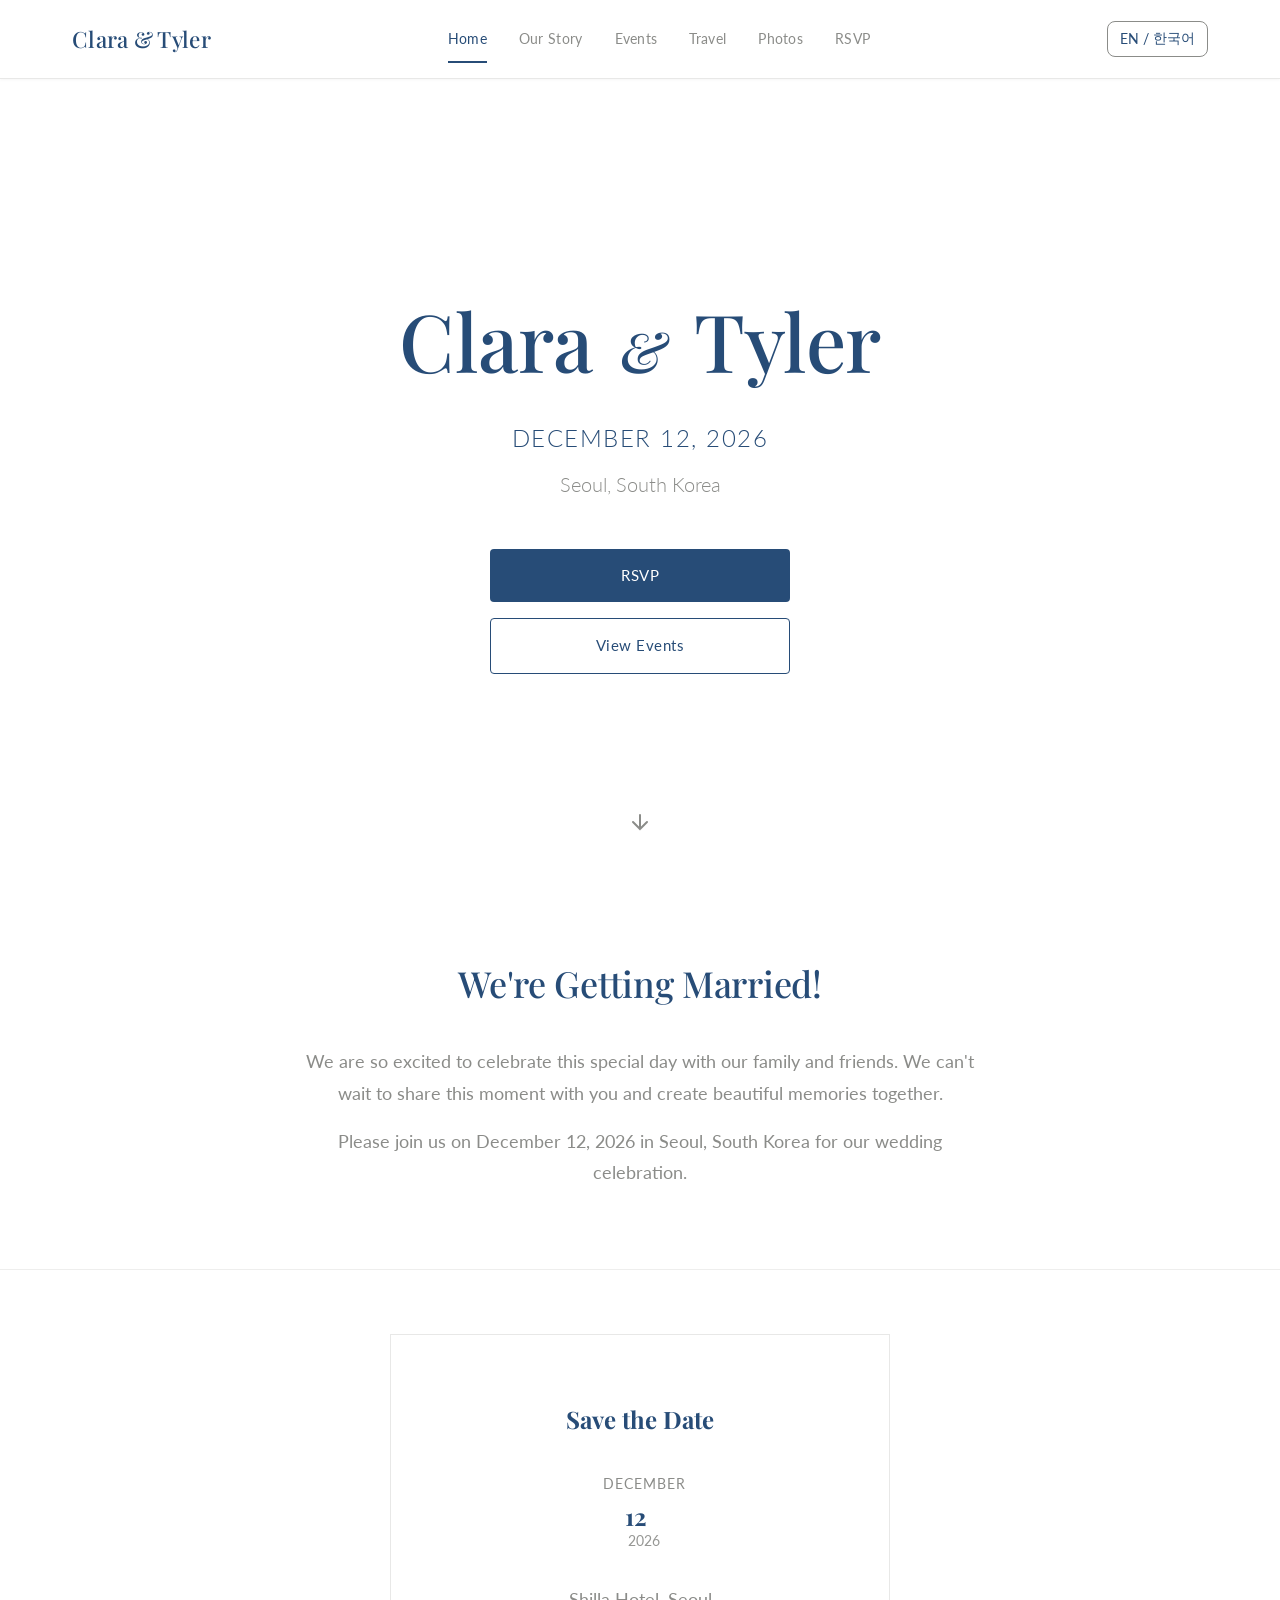
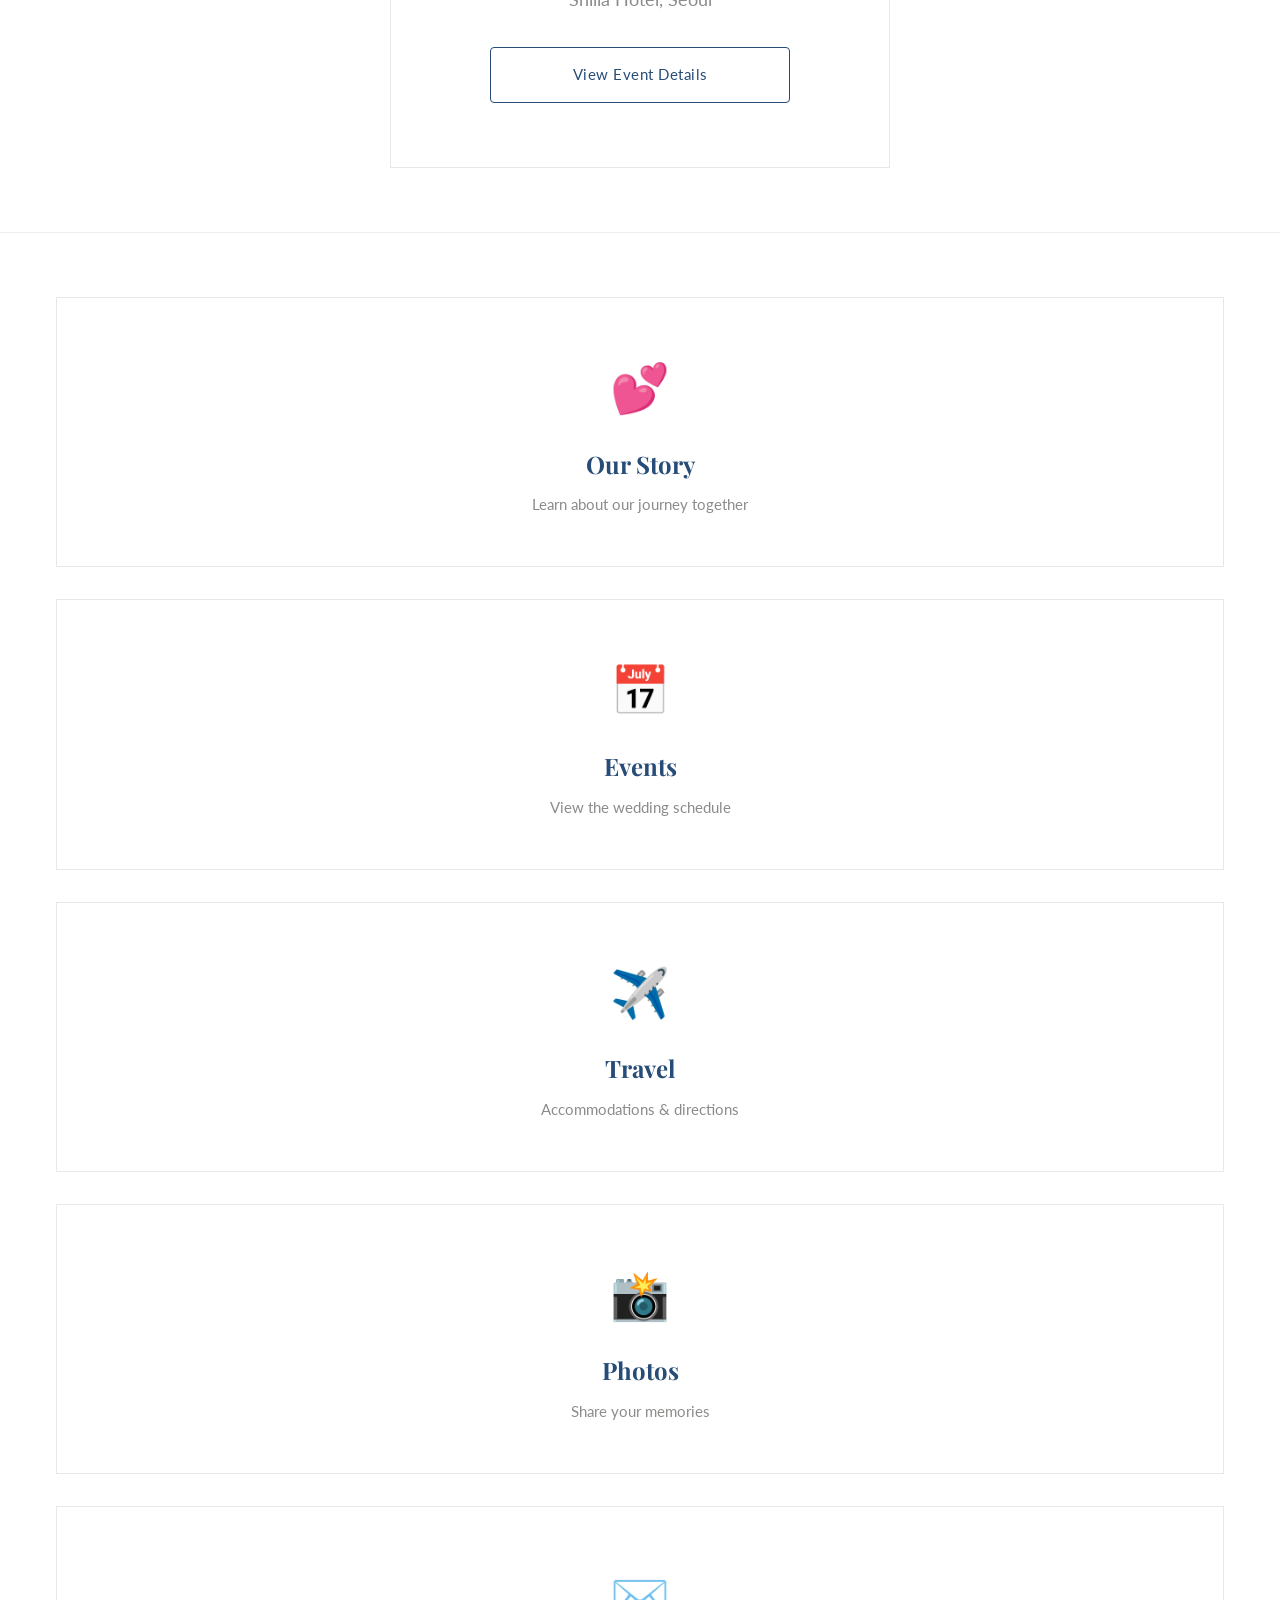
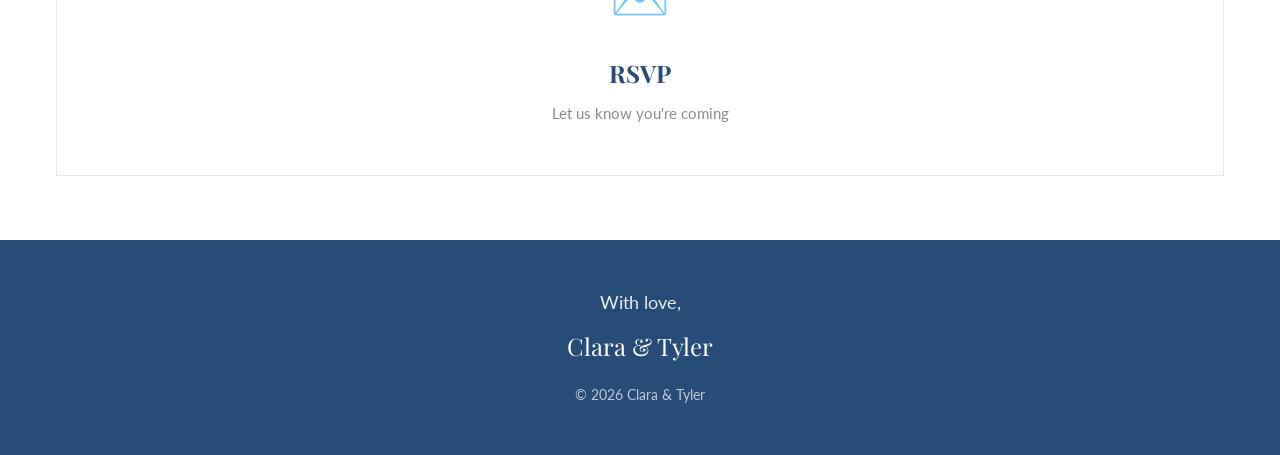
==== commit 33d908ac: "a" ====
--- a/index.html
+++ b/index.html
@@ -15,18 +15,23 @@
         <div class="nav-container">
             <a href="index.html" class="nav-logo">Clara & Tyler</a>
             <div class="nav-links">
-                <a href="index.html" class="active">Home</a>
-                <a href="our-story.html">Our Story</a>
-                <a href="events.html">Events</a>
-                <a href="travel.html">Travel</a>
-                <a href="photos.html">Photos</a>
-                <a href="rsvp.html">RSVP</a>
+                <a href="index.html" class="active" data-i18n="nav.home">Home</a>
+                <a href="our-story.html" data-i18n="nav.ourStory">Our Story</a>
+                <a href="events.html" data-i18n="nav.events">Events</a>
+                <a href="travel.html" data-i18n="nav.travel">Travel</a>
+                <a href="photos.html" data-i18n="nav.photos">Photos</a>
+                <a href="rsvp.html" data-i18n="nav.rsvp">RSVP</a>
             </div>
-            <button class="mobile-menu-toggle" aria-label="Toggle menu">
-                <span></span>
-                <span></span>
-                <span></span>
-            </button>
+            <div class="nav-right">
+                <button class="lang-toggle" id="langToggle" aria-label="Toggle language">
+                    <span data-i18n="lang.en">EN</span> / <span data-i18n="lang.ko">한국어</span>
+                </button>
+                <button class="mobile-menu-toggle" aria-label="Toggle menu">
+                    <span></span>
+                    <span></span>
+                    <span></span>
+                </button>
+            </div>
         </div>
     </nav>
 
@@ -40,11 +45,11 @@
                     <span class="ampersand">&</span>
                     <span class="name">Tyler</span>
                 </h1>
-                <p class="hero-date">December 12, 2026</p>
-                <p class="hero-location">Seoul, South Korea</p>
+                <p class="hero-date" data-i18n="hero.date">December 12, 2026</p>
+                <p class="hero-location" data-i18n="hero.location">Seoul, South Korea</p>
                 <div class="hero-cta">
-                    <a href="rsvp.html" class="btn btn-primary">RSVP</a>
-                    <a href="events.html" class="btn btn-secondary">View Events</a>
+                    <a href="rsvp.html" class="btn btn-primary" data-i18n="hero.rsvp">RSVP</a>
+                    <a href="events.html" class="btn btn-secondary" data-i18n="hero.viewEvents">View Events</a>
                 </div>
             </div>
             <div class="scroll-indicator">
@@ -58,12 +63,12 @@
         <section class="welcome-section">
             <div class="container">
                 <div class="welcome-content">
-                    <h2 class="section-title">We're Getting Married!</h2>
-                    <p class="welcome-text">
+                    <h2 class="section-title" data-i18n="welcome.title">We're Getting Married!</h2>
+                    <p class="welcome-text" data-i18n="welcome.text1">
                         We are so excited to celebrate this special day with our family and friends. 
                         We can't wait to share this moment with you and create beautiful memories together.
                     </p>
-                    <p class="welcome-text">
+                    <p class="welcome-text" data-i18n="welcome.text2">
                         Please join us on December 12, 2026 in Seoul, South Korea for our wedding celebration.
                     </p>
                 </div>
@@ -75,14 +80,14 @@
             <div class="container">
                 <div class="save-date-card">
                     <div class="save-date-content">
-                        <h2>Save the Date</h2>
+                        <h2 data-i18n="saveDate.title">Save the Date</h2>
                         <div class="date-display">
-                            <div class="date-month">December</div>
+                            <div class="date-month" data-i18n="saveDate.month">December</div>
                             <div class="date-day">12</div>
                             <div class="date-year">2026</div>
                         </div>
-                        <p class="save-date-location">Shilla Hotel, Seoul</p>
-                        <a href="events.html" class="btn btn-outline">View Event Details</a>
+                        <p class="save-date-location" data-i18n="saveDate.location">Shilla Hotel, Seoul</p>
+                        <a href="events.html" class="btn btn-outline" data-i18n="saveDate.viewDetails">View Event Details</a>
                     </div>
                 </div>
             </div>
@@ -94,28 +99,28 @@
                 <div class="quick-links-grid">
                     <a href="our-story.html" class="quick-link-card">
                         <div class="quick-link-icon">💕</div>
-                        <h3>Our Story</h3>
-                        <p>Learn about our journey together</p>
+                        <h3 data-i18n="quickLinks.ourStory.title">Our Story</h3>
+                        <p data-i18n="quickLinks.ourStory.desc">Learn about our journey together</p>
                     </a>
                     <a href="events.html" class="quick-link-card">
                         <div class="quick-link-icon">📅</div>
-                        <h3>Events</h3>
-                        <p>View the wedding schedule</p>
+                        <h3 data-i18n="quickLinks.events.title">Events</h3>
+                        <p data-i18n="quickLinks.events.desc">View the wedding schedule</p>
                     </a>
                     <a href="travel.html" class="quick-link-card">
                         <div class="quick-link-icon">✈️</div>
-                        <h3>Travel</h3>
-                        <p>Accommodations & directions</p>
+                        <h3 data-i18n="quickLinks.travel.title">Travel</h3>
+                        <p data-i18n="quickLinks.travel.desc">Accommodations & directions</p>
                     </a>
                     <a href="photos.html" class="quick-link-card">
                         <div class="quick-link-icon">📸</div>
-                        <h3>Photos</h3>
-                        <p>Share your memories</p>
+                        <h3 data-i18n="quickLinks.photos.title">Photos</h3>
+                        <p data-i18n="quickLinks.photos.desc">Share your memories</p>
                     </a>
                     <a href="rsvp.html" class="quick-link-card">
                         <div class="quick-link-icon">✉️</div>
-                        <h3>RSVP</h3>
-                        <p>Let us know you're coming</p>
+                        <h3 data-i18n="quickLinks.rsvp.title">RSVP</h3>
+                        <p data-i18n="quickLinks.rsvp.desc">Let us know you're coming</p>
                     </a>
                 </div>
             </div>
@@ -124,7 +129,7 @@
 
     <footer class="footer">
         <div class="container">
-            <p class="footer-text">With love,</p>
+            <p class="footer-text" data-i18n="footer.withLove">With love,</p>
             <p class="footer-names">Clara & Tyler</p>
             <p class="footer-copy">&copy; 2026 Clara & Tyler</p>
         </div>
--- a/styles.css
+++ b/styles.css
@@ -1,20 +1,20 @@
 * {
     margin: 0;
     padding: 0;
-    box-sizing: border-box;
+  box-sizing: border-box;
 }
 
 :root {
-    --color-primary: #d4a574;
-    --color-primary-dark: #b8936a;
-    --color-primary-light: #e8d4b8;
-    --color-text: #2c2c2c;
-    --color-text-light: #666;
-    --color-text-lighter: #999;
-    --color-bg: #fafafa;
+    --color-primary: #274C77;
+    --color-primary-dark: #1e3a5a;
+    --color-primary-light: #4a6fa5;
+    --color-text: #274C77;
+    --color-text-light: #8B8C89;
+    --color-text-lighter: #a8a9a7;
+    --color-bg: #E7ECEF;
     --color-white: #ffffff;
-    --color-border: #e8e8e8;
-    --color-overlay: rgba(0, 0, 0, 0.3);
+    --color-border: #8B8C89;
+    --color-overlay: rgba(39, 76, 119, 0.3);
     --font-serif: 'Playfair Display', serif;
     --font-sans: 'Lato', sans-serif;
     --spacing-xs: 0.5rem;
@@ -37,11 +37,12 @@
 
 body {
     font-family: var(--font-sans);
-    line-height: 1.6;
+    line-height: 1.7;
     color: var(--color-text);
     background-color: var(--color-white);
     -webkit-font-smoothing: antialiased;
     -moz-osx-font-smoothing: grayscale;
+    font-size: 16px;
 }
 
 .container {
@@ -53,12 +54,12 @@
 /* Navigation */
 .navbar {
     background: var(--color-white);
-    border-bottom: 1px solid var(--color-border);
-    padding: var(--spacing-sm) 0;
+    border-bottom: 1px solid rgba(139, 140, 137, 0.2);
+    padding: 1.25rem 0;
     position: sticky;
     top: 0;
     z-index: 1000;
-    box-shadow: var(--shadow-sm);
+    box-shadow: 0 1px 3px rgba(0, 0, 0, 0.04);
 }
 
 .nav-container {
@@ -72,11 +73,11 @@
 
 .nav-logo {
     font-family: var(--font-serif);
-    font-size: 1.5rem;
-    font-weight: 600;
+    font-size: 1.4rem;
+    font-weight: 500;
     color: var(--color-text);
     text-decoration: none;
-    letter-spacing: 0.5px;
+    letter-spacing: 0.3px;
 }
 
 .nav-links {
@@ -88,9 +89,38 @@
     color: var(--color-text-light);
     text-decoration: none;
     font-weight: 400;
-    font-size: 0.95rem;
+    font-size: 0.9rem;
+    letter-spacing: 0.3px;
     transition: var(--transition);
     position: relative;
+    padding: 0.25rem 0;
+}
+
+.nav-right {
+    display: flex;
+    align-items: center;
+    gap: var(--spacing-sm);
+}
+
+.lang-toggle {
+    background: none;
+    border: 1px solid var(--color-border);
+    padding: 0.5rem 0.75rem;
+    border-radius: var(--border-radius);
+    font-size: 0.85rem;
+    color: var(--color-text);
+    cursor: pointer;
+    transition: var(--transition);
+    font-family: var(--font-sans);
+    display: flex;
+    align-items: center;
+    gap: 0.25rem;
+}
+
+.lang-toggle:hover {
+    background: var(--color-primary);
+    color: var(--color-white);
+    border-color: var(--color-primary);
 }
 
 .nav-links a:hover,
@@ -110,7 +140,7 @@
 
 .mobile-menu-toggle {
     display: none;
-    flex-direction: column;
+  flex-direction: column;
     gap: 4px;
     background: none;
     border: none;
@@ -148,35 +178,32 @@
     align-items: center;
     justify-content: center;
     text-align: center;
-    background: linear-gradient(135deg, #f5f1eb 0%, #e8ddd4 50%, #d4c4b0 100%);
-    background-image: 
-        radial-gradient(circle at 20% 50%, rgba(212, 165, 116, 0.15) 0%, transparent 50%),
-        radial-gradient(circle at 80% 80%, rgba(212, 165, 116, 0.15) 0%, transparent 50%);
+    background: var(--color-white);
     overflow: hidden;
 }
 
 .hero-overlay {
     position: absolute;
     inset: 0;
-    background: linear-gradient(to bottom, rgba(255, 255, 255, 0.1), rgba(255, 255, 255, 0.3));
+    background: transparent;
     pointer-events: none;
 }
 
 .hero-content {
-    position: relative;
-    z-index: 1;
+  position: relative;
+  z-index: 1;
     padding: var(--spacing-xl) var(--spacing-md);
     max-width: 800px;
 }
 
 .hero-names {
     font-family: var(--font-serif);
-    font-size: clamp(3rem, 8vw, 6rem);
-    font-weight: 600;
+    font-size: clamp(2.5rem, 7vw, 5rem);
+    font-weight: 500;
     color: var(--color-text);
     margin-bottom: var(--spacing-md);
-    line-height: 1.2;
-    letter-spacing: -1px;
+    line-height: 1.15;
+    letter-spacing: -0.5px;
 }
 
 .hero-names .name {
@@ -184,19 +211,19 @@
 }
 
 .hero-names .ampersand {
-    display: inline-block;
+  display: inline-block;
     margin: 0 0.5rem;
-    font-style: italic;
+  font-style: italic;
     color: var(--color-primary);
     font-size: 0.7em;
 }
 
 .hero-date {
-    font-size: clamp(1.25rem, 3vw, 1.75rem);
+    font-size: clamp(1.1rem, 2.5vw, 1.5rem);
     color: var(--color-text);
     margin-bottom: var(--spacing-xs);
-    font-weight: 400;
-    letter-spacing: 2px;
+    font-weight: 300;
+    letter-spacing: 1.5px;
     text-transform: uppercase;
 }
 
@@ -243,15 +270,16 @@
 /* Buttons */
 .btn {
     display: inline-block;
-    padding: 0.75rem 1.75rem;
-    border-radius: var(--border-radius);
-    font-weight: 500;
+    padding: 0.875rem 2rem;
+    border-radius: 4px;
+    font-weight: 400;
     text-decoration: none;
     border: none;
     cursor: pointer;
     transition: var(--transition);
-    font-size: 1rem;
+    font-size: 0.95rem;
     font-family: var(--font-sans);
+    letter-spacing: 0.5px;
 }
 
 .btn-primary {
@@ -261,14 +289,14 @@
 
 .btn-primary:hover {
     background-color: var(--color-primary-dark);
-    transform: translateY(-2px);
-    box-shadow: var(--shadow-md);
+    transform: translateY(-1px);
+    box-shadow: 0 4px 12px rgba(39, 76, 119, 0.25);
 }
 
 .btn-secondary {
     background-color: transparent;
     color: var(--color-text);
-    border: 2px solid var(--color-text);
+    border: 1.5px solid var(--color-text);
 }
 
 .btn-secondary:hover {
@@ -279,7 +307,7 @@
 .btn-outline {
     background-color: transparent;
     color: var(--color-primary);
-    border: 2px solid var(--color-primary);
+    border: 1.5px solid var(--color-primary);
 }
 
 .btn-outline:hover {
@@ -294,27 +322,29 @@
 
 /* Section Styles */
 section {
-    padding: var(--spacing-xxl) 0;
+    padding: var(--spacing-xl) 0;
 }
 
 .section-title {
     font-family: var(--font-serif);
-    font-size: clamp(2rem, 4vw, 2.5rem);
-    font-weight: 600;
+    font-size: clamp(1.875rem, 4vw, 2.25rem);
+    font-weight: 500;
     color: var(--color-text);
     text-align: center;
     margin-bottom: var(--spacing-md);
+    letter-spacing: -0.3px;
 }
 
 /* Welcome Section */
 .welcome-section {
     background: var(--color-white);
     text-align: center;
+    padding: var(--spacing-xl) 0;
 }
 
 .welcome-content {
     max-width: 700px;
-    margin: 0 auto;
+  margin: 0 auto;
 }
 
 .welcome-text {
@@ -326,16 +356,19 @@
 
 /* Save the Date Section */
 .save-date-section {
-    background: var(--color-bg);
+    background: var(--color-white);
+    border-top: 1px solid rgba(139, 140, 137, 0.15);
+    border-bottom: 1px solid rgba(139, 140, 137, 0.15);
 }
 
 .save-date-card {
     max-width: 500px;
     margin: 0 auto;
     background: var(--color-white);
-    border-radius: var(--border-radius-lg);
+    border-radius: 0;
     padding: var(--spacing-xl);
-    box-shadow: var(--shadow-lg);
+    box-shadow: none;
+    border: 1px solid rgba(139, 140, 137, 0.2);
     text-align: center;
 }
 
@@ -404,7 +437,7 @@
 }
 
 .events-grid {
-    display: grid;
+  display: grid;
     grid-template-columns: repeat(auto-fit, minmax(250px, 1fr));
     gap: var(--spacing-md);
     margin-bottom: var(--spacing-lg);
@@ -445,7 +478,7 @@
 
 .event-date,
 .event-location {
-    font-size: 0.95rem;
+  font-size: 0.95rem;
     color: var(--color-text-light);
     margin-bottom: var(--spacing-xs);
 }
@@ -467,9 +500,10 @@
 }
 
 .travel-card {
-    background: var(--color-bg);
+    background: var(--color-white);
     padding: var(--spacing-md);
-    border-radius: var(--border-radius);
+    border-radius: 0;
+    border: 1px solid rgba(139, 140, 137, 0.2);
 }
 
 .travel-card h3 {
@@ -486,7 +520,7 @@
 }
 
 .travel-note {
-    font-size: 0.9rem;
+  font-size: 0.9rem;
     font-style: italic;
     color: var(--color-text-lighter);
 }
@@ -505,7 +539,7 @@
 }
 
 .registry-grid {
-    display: grid;
+  display: grid;
     grid-template-columns: repeat(auto-fit, minmax(250px, 1fr));
     gap: var(--spacing-md);
     max-width: 600px;
@@ -557,7 +591,7 @@
 }
 
 .photos-grid {
-    display: grid;
+  display: grid;
     grid-template-columns: repeat(auto-fit, minmax(250px, 1fr));
     gap: var(--spacing-md);
 }
@@ -584,7 +618,8 @@
     color: var(--color-text-light);
     max-width: 600px;
     margin: 0 auto var(--spacing-lg);
-    font-size: 1.1rem;
+    font-size: 1rem;
+    line-height: 1.7;
 }
 
 .rsvp-form-container {
@@ -593,13 +628,14 @@
 }
 
 .rsvp-embed-container {
-    max-width: 800px;
+    max-width: 700px;
     margin: 0 auto;
     background: var(--color-white);
-    border-radius: var(--border-radius-lg);
-    box-shadow: var(--shadow-md);
-    padding: var(--spacing-lg);
+    border-radius: 0;
+    box-shadow: none;
+    padding: 0;
     min-height: 600px;
+    border: 1px solid rgba(139, 140, 137, 0.2);
 }
 
 .rsvp-embed-container .klaviyo-form {
@@ -611,7 +647,7 @@
     height: 100%;
     min-height: 800px;
     border: none;
-    display: block;
+  display: block;
 }
 
 .rsvp-form {
@@ -635,7 +671,7 @@
 .form-group input,
 .form-group select,
 .form-group textarea {
-    width: 100%;
+  width: 100%;
     padding: 0.75rem;
     border: 1px solid var(--color-border);
     border-radius: var(--border-radius);
@@ -647,9 +683,9 @@
 .form-group input:focus,
 .form-group select:focus,
 .form-group textarea:focus {
-    outline: none;
+  outline: none;
     border-color: var(--color-primary);
-    box-shadow: 0 0 0 3px rgba(212, 165, 116, 0.1);
+    box-shadow: 0 0 0 3px rgba(39, 76, 119, 0.1);
 }
 
 .form-group textarea {
@@ -668,7 +704,7 @@
 }
 
 .form-status.error {
-    color: #b91c1c;
+  color: #b91c1c;
 }
 
 /* Footer */
@@ -698,29 +734,32 @@
 
 /* Page Hero (for individual pages) */
 .page-hero {
-    background: linear-gradient(135deg, #f5f1eb 0%, #e8ddd4 100%);
-    padding: var(--spacing-xxl) 0 var(--spacing-xl);
-    text-align: center;
+    background: var(--color-white);
+    padding: var(--spacing-xl) 0 var(--spacing-lg);
+    text-align: center;
+    border-bottom: 1px solid rgba(139, 140, 137, 0.15);
 }
 
 .page-title {
     font-family: var(--font-serif);
-    font-size: clamp(2.5rem, 5vw, 3.5rem);
-    font-weight: 600;
-    color: var(--color-text);
-    margin-bottom: var(--spacing-sm);
+    font-size: clamp(2.25rem, 5vw, 3rem);
+    font-weight: 500;
+    color: var(--color-text);
+    margin-bottom: var(--spacing-sm);
+    letter-spacing: -0.5px;
 }
 
 .page-subtitle {
-    font-size: 1.25rem;
+    font-size: 1.1rem;
     color: var(--color-text-light);
     font-weight: 300;
+    letter-spacing: 0.3px;
 }
 
 /* Quick Links Section */
 .quick-links-section {
-    background: var(--color-bg);
-    padding: var(--spacing-xxl) 0;
+    background: var(--color-white);
+    padding: var(--spacing-xl) 0;
 }
 
 .quick-links-grid {
@@ -732,17 +771,19 @@
 .quick-link-card {
     background: var(--color-white);
     padding: var(--spacing-lg);
-    border-radius: var(--border-radius);
+    border-radius: 0;
     text-align: center;
     text-decoration: none;
     color: var(--color-text);
-    box-shadow: var(--shadow-sm);
+    box-shadow: none;
+    border: 1px solid rgba(139, 140, 137, 0.2);
     transition: var(--transition);
 }
 
 .quick-link-card:hover {
-    transform: translateY(-4px);
-    box-shadow: var(--shadow-md);
+    transform: translateY(-2px);
+    box-shadow: 0 4px 12px rgba(0, 0, 0, 0.08);
+    border-color: var(--color-primary);
 }
 
 .quick-link-icon {
@@ -849,26 +890,28 @@
 
 /* Events Timeline */
 .events-timeline {
-    display: flex;
-    flex-direction: column;
+  display: flex;
+  flex-direction: column;
     gap: var(--spacing-lg);
-    margin-bottom: var(--spacing-lg);
+    margin: 0 auto var(--spacing-lg);
+    max-width: 800px;
 }
 
 .event-card {
     display: flex;
     gap: var(--spacing-md);
     background: var(--color-white);
-    border: 1px solid var(--color-border);
-    border-radius: var(--border-radius);
+    border: 1px solid rgba(139, 140, 137, 0.2);
+    border-radius: 0;
     padding: var(--spacing-md);
-    box-shadow: var(--shadow-sm);
+    box-shadow: none;
     transition: var(--transition);
 }
 
 .event-card:hover {
-    transform: translateY(-4px);
-    box-shadow: var(--shadow-md);
+    transform: translateY(-2px);
+    box-shadow: 0 4px 12px rgba(0, 0, 0, 0.08);
+    border-color: var(--color-primary);
 }
 
 .event-date {
@@ -878,8 +921,8 @@
     justify-content: center;
     min-width: 100px;
     padding: var(--spacing-sm);
-    background: linear-gradient(135deg, var(--color-primary) 0%, var(--color-primary-dark) 100%);
-    border-radius: var(--border-radius);
+    background: var(--color-primary);
+    border-radius: 0;
     color: var(--color-white);
     text-align: center;
 }
@@ -899,7 +942,7 @@
 }
 
 .date-year {
-    font-size: 0.85rem;
+  font-size: 0.85rem;
     opacity: 0.9;
     margin-top: 2px;
 }
@@ -910,7 +953,7 @@
 
 .event-badge {
     display: inline-block;
-    background: rgba(212, 165, 116, 0.1);
+    background: rgba(39, 76, 119, 0.1);
     color: var(--color-primary);
     padding: 4px 12px;
     border-radius: 20px;
@@ -973,7 +1016,7 @@
 .travel-list li {
     padding: var(--spacing-xs) 0;
     padding-left: var(--spacing-md);
-    position: relative;
+  position: relative;
     color: var(--color-text-light);
 }
 
@@ -1030,10 +1073,10 @@
 }
 
 .upload-form {
-    display: flex;
+  display: flex;
     gap: var(--spacing-sm);
     justify-content: center;
-    flex-wrap: wrap;
+  flex-wrap: wrap;
 }
 
 .photos-social {
@@ -1059,7 +1102,7 @@
 .social-tags {
     display: flex;
     gap: var(--spacing-sm);
-    justify-content: center;
+  justify-content: center;
     flex-wrap: wrap;
 }
 
@@ -1085,15 +1128,16 @@
 /* RSVP Note */
 .rsvp-note {
     margin-top: var(--spacing-lg);
-    padding: var(--spacing-md);
-    background: var(--color-bg);
-    border-radius: var(--border-radius);
+    padding: var(--spacing-md) 0;
+    background: transparent;
+    border-radius: 0;
     text-align: center;
 }
 
 .rsvp-note p {
     color: var(--color-text-light);
     line-height: 1.7;
+    font-size: 0.95rem;
 }
 
 .rsvp-note a {
@@ -1129,6 +1173,12 @@
         display: flex;
     }
 
+    .lang-toggle {
+        font-size: 0.75rem;
+        padding: 0.4rem 0.6rem;
+    }
+}
+
     .hero-section {
         min-height: 90vh;
     }
